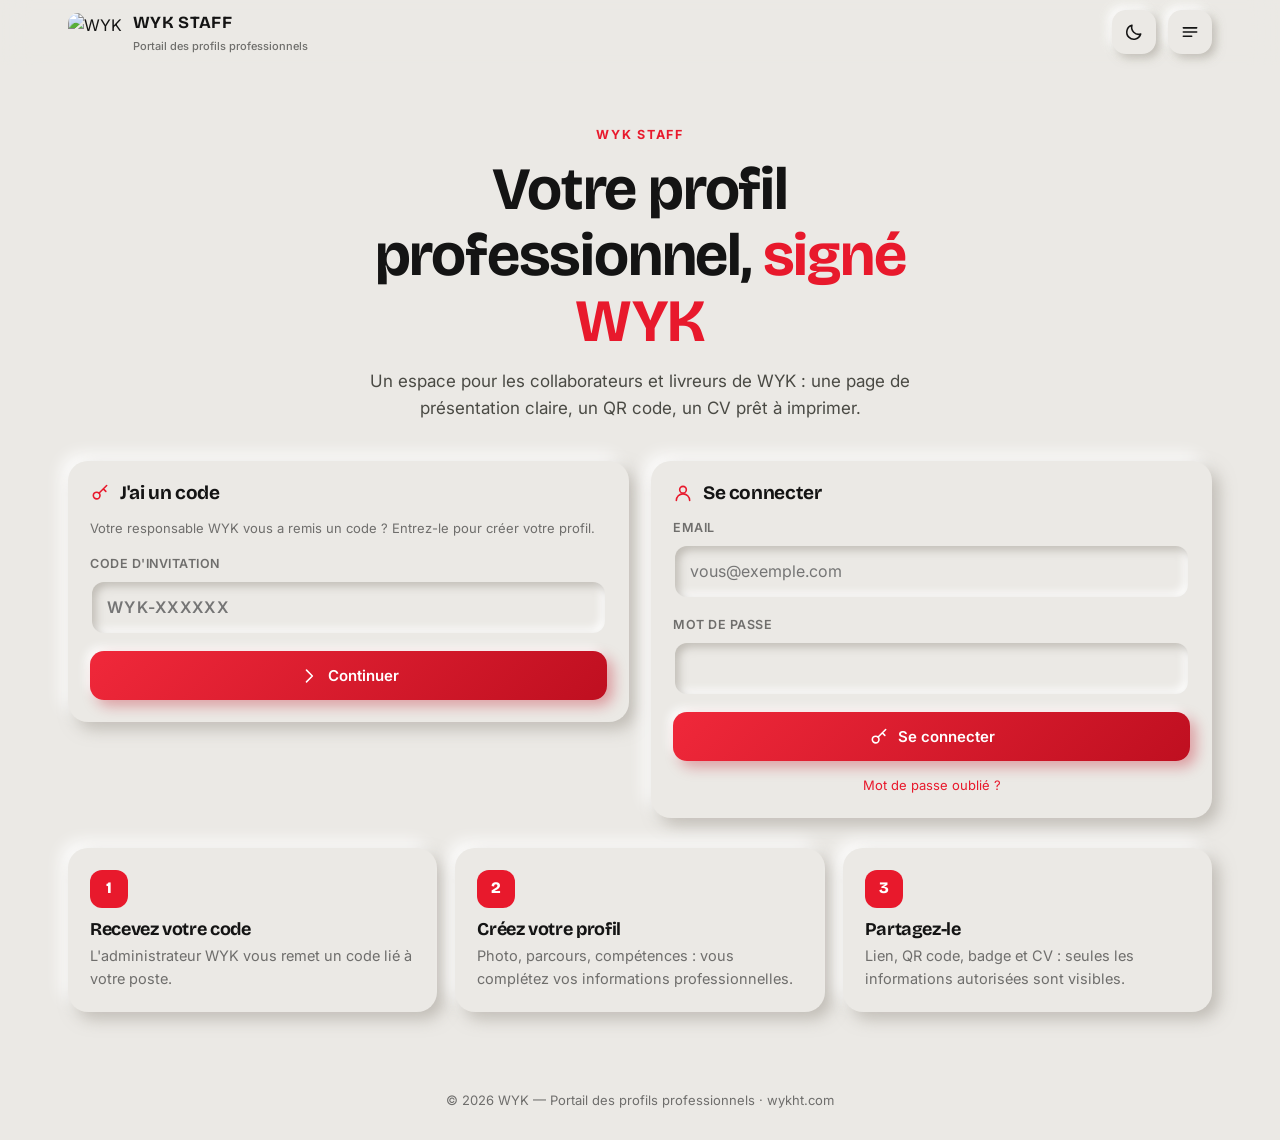
==== index.html @ 59564a42 "Add files via upload" ====
<!doctype html>
<html lang="fr" data-theme="light"><head><meta charset="utf-8"><meta name="viewport" content="width=device-width,initial-scale=1,viewport-fit=cover">
<title>WYK STAFF — Portail des profils professionnels</title>
<meta name="description" content="Espace des collaborateurs WYK : créez votre profil professionnel avec votre code d'invitation.">
<meta name="robots" content="noindex">
<link rel="icon" href="https://i.postimg.cc/150DzRjK/Logo-wyk-avec-fond-blanc.png">
<link rel="preconnect" href="https://fonts.googleapis.com"><link rel="preconnect" href="https://fonts.gstatic.com" crossorigin>
<link rel="stylesheet" href="https://fonts.googleapis.com/css2?family=Bricolage+Grotesque:opsz,wght@12..96,500;12..96,700;12..96,800&family=Inter:wght@400;500;600;700&display=swap">
<link rel="stylesheet" href="/staff.css">
</head><body>
<header id="top"></header>
<main><div class="wrap">
  <section class="hero">
    <span class="eyebrow">WYK STAFF</span>
    <h1>Votre profil professionnel, <span class="red">signé WYK</span></h1>
    <p>Un espace pour les collaborateurs et livreurs de WYK : une page de présentation claire, un QR code, un CV prêt à imprimer.</p>
  </section>
  <div class="auth-grid" id="auth">
    <section class="nm card"><h3 id="ic1"></h3>
      <p class="mut small" style="margin-bottom:16px">Votre responsable WYK vous a remis un code ? Entrez-le pour créer votre profil.</p>
      <form id="cf"><div class="field"><label>Code d'invitation</label><input id="code" placeholder="WYK-XXXXXX" autocapitalize="characters" autocomplete="off" style="text-transform:uppercase;letter-spacing:.08em;font-weight:600" required></div>
      <button class="btn pri" style="width:100%" id="cb"></button></form>
    </section>
    <section class="nm card" id="login"><h3 id="ic2"></h3></section>
  </div>
  <div class="steps">
    <div class="nm step"><h4>Recevez votre code</h4><p>L'administrateur WYK vous remet un code lié à votre poste.</p></div>
    <div class="nm step"><h4>Créez votre profil</h4><p>Photo, parcours, compétences : vous complétez vos informations professionnelles.</p></div>
    <div class="nm step"><h4>Partagez-le</h4><p>Lien, QR code, badge et CV : seules les informations autorisées sont visibles.</p></div>
  </div>
</div></main>
<footer id="foot"></footer>
<script src="https://cdn.jsdelivr.net/npm/@supabase/supabase-js@2.45.4/dist/umd/supabase.js"></script>
<script src="/staff.js"></script>
<script>
(async function(){
  document.getElementById('ic1').innerHTML=S.ic('key')+"J'ai un code";
  document.getElementById('cb').innerHTML=S.ic('chev')+'Continuer';
  var u=await S.shell('index');
  if(u){
    var adm=S.admin;
    document.getElementById('auth').innerHTML='<section class="nm card" style="grid-column:1/-1;text-align:center"><h3 style="justify-content:center">'+S.ic('user')+'Vous êtes connecté</h3><p class="mut" style="margin-bottom:18px">'+S.esc(u.email)+'</p><div style="display:flex;gap:12px;justify-content:center;flex-wrap:wrap"><a class="btn pri" href="/moi">'+S.ic('user')+'Mon profil</a>'+(adm?'<a class="btn" href="/admin">'+S.ic('grid')+'Espace administrateur</a>':'')+'</div></section>';
    return;
  }
  document.getElementById('ic2').innerHTML=S.ic('user')+'Se connecter';
  S.loginForm(document.getElementById('login').appendChild(document.createElement('div')));
  document.getElementById('cf').onsubmit=function(e){e.preventDefault();var c=document.getElementById('code').value.trim();if(c)location.href='/activer?code='+encodeURIComponent(c.toUpperCase())};
})();
</script>
</body></html>
---- staff.css ----
/* WYK STAFF — design system : néomorphisme léger, repris du thème wykht.com (rouge #e8192c, Bricolage Grotesque + Inter) */
:root{
  --bg:#ebe9e5;--surface:#efede9;--ink:#141414;--t2:#4a4a44;--mut:rgba(20,20,20,.58);--line:rgba(20,20,20,.1);
  --red:#e8192c;--red-d:#bf0f20;--red-s:rgba(232,25,44,.1);--ok:#16a34a;--warn:#d97706;--bad:#dc2626;
  --sh-d:rgba(150,144,134,.5);--sh-l:rgba(255,255,255,.95);
  --out:7px 7px 16px var(--sh-d),-7px -7px 16px var(--sh-l);
  --out-s:4px 4px 10px var(--sh-d),-4px -4px 10px var(--sh-l);
  --in:inset 4px 4px 9px var(--sh-d),inset -4px -4px 9px var(--sh-l);
  --r:20px;--ease:cubic-bezier(.2,.7,.2,1);
  --fd:'Bricolage Grotesque','Inter',system-ui,sans-serif;--fb:'Inter',system-ui,sans-serif;
  --hero:#0b0b0b;
}
:root[data-theme="dark"]{
  --bg:#171716;--surface:#1c1c1b;--ink:#f3f2ec;--t2:#b4b3aa;--mut:rgba(243,242,236,.6);--line:rgba(243,242,236,.12);
  --red-s:rgba(232,25,44,.18);--sh-d:rgba(0,0,0,.65);--sh-l:rgba(255,255,255,.045);
}
*{margin:0;padding:0;box-sizing:border-box;-webkit-tap-highlight-color:transparent}
html{scroll-behavior:smooth;scroll-padding-top:90px}
body{font-family:var(--fb);background:var(--bg);color:var(--ink);line-height:1.55;-webkit-font-smoothing:antialiased;min-height:100vh;display:flex;flex-direction:column;overflow-x:hidden}
h1,h2,h3,h4{font-family:var(--fd);letter-spacing:-.02em;line-height:1.1}
a{color:inherit;text-decoration:none}button{font:inherit;color:inherit;cursor:pointer;border:0;background:none}
img{max-width:100%;display:block}
.wrap{width:100%;max-width:1180px;margin:0 auto;padding:0 18px}
main{flex:1;padding:22px 0 56px}
svg.ic{width:20px;height:20px;flex:none;fill:none;stroke:currentColor;stroke-width:1.9;stroke-linecap:round;stroke-linejoin:round}

/* ---- surfaces néomorphes ---- */
.nm{background:var(--bg);border-radius:var(--r);box-shadow:var(--out)}
.nm-s{background:var(--bg);border-radius:14px;box-shadow:var(--out-s)}
.nm-in{background:var(--bg);border-radius:14px;box-shadow:var(--in)}
.card{padding:22px}.card h3{font-size:19px;display:flex;align-items:center;gap:10px;margin-bottom:14px}
.card h3 .ic{color:var(--red)}
.mut{color:var(--mut)}.small{font-size:13px}.red{color:var(--red)}

/* ---- en-tête ---- */
.top{position:sticky;top:0;z-index:40;padding:10px 0;background:color-mix(in srgb,var(--bg) 82%,transparent);backdrop-filter:blur(14px);-webkit-backdrop-filter:blur(14px)}
.top .wrap{display:flex;align-items:center;gap:12px}
.brand{display:flex;align-items:center;gap:11px;margin-right:auto}
.brand img{height:38px;width:auto;border-radius:10px}
.brand b{font-family:var(--fd);font-size:17px;letter-spacing:.02em;line-height:1}.brand small{display:block;font-size:11px;color:var(--mut);font-weight:500;margin-top:3px}
.ib{width:44px;height:44px;border-radius:14px;display:grid;place-items:center;background:var(--bg);box-shadow:var(--out-s);transition:.2s var(--ease)}
.ib:active,.ib.on{box-shadow:var(--in)}
.ib:hover{color:var(--red)}

/* ---- menu burger (panneau) ---- */
.scrim{position:fixed;inset:0;background:rgba(10,10,10,.45);backdrop-filter:blur(3px);z-index:90;opacity:0;pointer-events:none;transition:.25s}
.scrim.open{opacity:1;pointer-events:auto}
.drawer{position:fixed;z-index:91;top:12px;right:12px;width:min(380px,calc(100vw - 24px));max-height:calc(100dvh - 24px);overflow:auto;padding:20px;border-radius:28px;background:#121212;color:#f3f2ec;box-shadow:0 30px 80px rgba(0,0,0,.5);transform:translateY(-14px) scale(.97);opacity:0;pointer-events:none;transition:.28s var(--ease)}
.drawer.open{transform:none;opacity:1;pointer-events:auto}
.dh{display:flex;align-items:center;gap:13px;padding-bottom:16px;border-bottom:1px solid rgba(255,255,255,.14)}
.dh img{width:54px;height:54px;border-radius:16px;background:#1d1d1d}
.dh b{font-family:var(--fd);font-size:20px;display:block;line-height:1.1}.dh span{font-size:12.5px;color:#a9a89f}
.dh .x{margin-left:auto;width:40px;height:40px;border-radius:12px;display:grid;place-items:center;color:#fff}
.dl a,.dl button{width:100%;display:flex;align-items:center;gap:14px;padding:14px 4px;font-size:16px;text-align:left;border-radius:12px;transition:.2s}
.dl a:hover,.dl button:hover{background:rgba(255,255,255,.06);padding-left:10px}
.dl a.act{color:var(--red)}.dl .chev{margin-left:auto;opacity:.5;width:18px;height:18px}
.dl hr{border:0;border-top:1px solid rgba(255,255,255,.14);margin:8px 0}
.dl .ic{color:currentColor}
.dl .glob .ic:first-child{color:var(--red)}
.dfoot{text-align:center;font-size:12.5px;color:#8f8e86;margin-top:12px}

/* ---- boutons / champs ---- */
.btn{display:inline-flex;align-items:center;justify-content:center;gap:9px;padding:13px 22px;border-radius:14px;font-weight:600;font-size:15px;background:var(--bg);box-shadow:var(--out-s);transition:.2s var(--ease);white-space:nowrap}
.btn:hover{transform:translateY(-1px)}.btn:active{box-shadow:var(--in);transform:none}
.btn.pri{background:linear-gradient(135deg,#f0283a,var(--red-d));color:#fff;box-shadow:6px 6px 14px rgba(191,15,32,.35),-4px -4px 10px var(--sh-l)}
.btn.pri:active{box-shadow:inset 3px 3px 8px rgba(0,0,0,.35)}
.btn.sm{padding:9px 14px;font-size:13.5px;border-radius:12px}.btn.dng{color:var(--bad)}
.btn[disabled]{opacity:.55;pointer-events:none}
.field{display:flex;flex-direction:column;gap:7px;margin-bottom:16px}
.field>label,.lbl{font-size:12.5px;font-weight:600;letter-spacing:.04em;text-transform:uppercase;color:var(--mut);display:flex;align-items:center;gap:8px;flex-wrap:wrap}
input,select,textarea{font:inherit;color:var(--ink);width:100%;padding:13px 15px;border-radius:14px;border:2px solid transparent;background:var(--bg);box-shadow:var(--in);outline:none;transition:border-color .2s}
input:focus,select:focus,textarea:focus{border-color:color-mix(in srgb,var(--red) 55%,transparent)}
textarea{resize:vertical;min-height:100px}
input[type=range]{padding:0;height:8px;box-shadow:var(--in);accent-color:var(--red);appearance:auto}
input[type=checkbox]{width:20px;height:20px;padding:0;accent-color:var(--red);box-shadow:none}
.row{display:grid;gap:14px;grid-template-columns:repeat(auto-fit,minmax(220px,1fr))}
.vis{font-size:10.5px;padding:3px 8px;border-radius:99px;letter-spacing:.03em;text-transform:none;font-weight:600}
.vis.pub{background:rgba(22,163,74,.14);color:var(--ok)}.vis.priv{background:var(--line);color:var(--mut)}
.pill{display:inline-flex;align-items:center;gap:7px;padding:5px 12px;border-radius:99px;font-size:12.5px;font-weight:600;background:var(--line)}
.pill::before{content:"";width:8px;height:8px;border-radius:50%;background:currentColor}
.pill.active,.pill.used{color:var(--ok);background:rgba(22,163,74,.13)}.pill.inactive,.pill.revoked{color:var(--mut)}
.pill.suspended{color:var(--bad);background:rgba(220,38,38,.12)}.pill.review{color:var(--warn);background:rgba(217,119,6,.14)}.pill.pending{color:#2563eb;background:rgba(37,99,235,.12)}
.chips{display:flex;flex-wrap:wrap;gap:8px}.chip{padding:7px 14px;border-radius:99px;font-size:13.5px;font-weight:500;background:var(--bg);box-shadow:var(--out-s)}
.tabs{display:flex;gap:10px;overflow-x:auto;padding:8px 6px 14px;scrollbar-width:none}.tabs::-webkit-scrollbar{display:none}
.tab{padding:11px 18px;border-radius:14px;font-weight:600;font-size:14.5px;white-space:nowrap;display:flex;gap:8px;align-items:center;background:var(--bg);box-shadow:var(--out-s)}
.tab.on{background:linear-gradient(135deg,#f0283a,var(--red-d));color:#fff}
.grid2{display:grid;gap:22px;grid-template-columns:1fr 1fr}.grid3{display:grid;gap:18px;grid-template-columns:repeat(3,1fr)}
.empty{padding:26px;text-align:center;color:var(--mut);border-radius:14px;box-shadow:var(--in)}

/* ---- accueil ---- */
.hero{padding:34px 0 10px;text-align:center}
.hero h1{font-size:clamp(34px,6vw,60px);max-width:16ch;margin:0 auto 14px}.hero p{max-width:54ch;margin:0 auto;color:var(--t2);font-size:17px}
.eyebrow{display:inline-block;font-size:12.5px;font-weight:700;letter-spacing:.14em;text-transform:uppercase;color:var(--red);margin-bottom:12px}
.steps{counter-reset:s;display:grid;gap:18px;grid-template-columns:repeat(3,1fr);margin-top:30px}
.step{padding:22px}.step::before{counter-increment:s;content:counter(s);display:grid;place-items:center;width:38px;height:38px;border-radius:12px;background:var(--red);color:#fff;font-family:var(--fd);font-weight:800;margin-bottom:12px}
.step h4{font-size:18px;margin-bottom:6px}.step p{color:var(--mut);font-size:14.5px}
.auth-grid{display:grid;gap:22px;grid-template-columns:1fr 1fr;margin-top:30px;align-items:start}
.msg{padding:12px 15px;border-radius:12px;font-size:14px;margin-bottom:14px;background:var(--red-s);color:var(--red-d)}.msg.ok{background:rgba(22,163,74,.13);color:var(--ok)}
:root[data-theme="dark"] .msg{color:#ff8b95}

/* ---- toast / modal ---- */
.toast{position:fixed;left:50%;bottom:26px;transform:translate(-50%,30px);opacity:0;z-index:200;padding:13px 20px;border-radius:14px;background:#121212;color:#fff;font-size:14.5px;transition:.3s var(--ease);max-width:calc(100vw - 32px)}
.toast.show{transform:translate(-50%,0);opacity:1}.toast.err{background:var(--bad)}
.modal{position:fixed;inset:0;z-index:120;background:rgba(10,10,10,.55);backdrop-filter:blur(4px);display:none;align-items:flex-start;justify-content:center;padding:24px 12px;overflow:auto}
.modal.open{display:flex}.modal>.box{width:min(900px,100%);padding:22px;margin:auto;position:relative}
.modal .cl{position:absolute;top:14px;right:14px}

/* ---- éditeur ---- */
.rep{display:grid;gap:12px}.rep .it{padding:16px;position:relative}
.rep .it .del{position:absolute;top:8px;right:8px;width:34px;height:34px;border-radius:10px;display:grid;place-items:center;color:var(--bad)}
.photo-up{display:flex;gap:18px;align-items:center;flex-wrap:wrap}
.avatar{width:104px;height:104px;border-radius:24px;object-fit:cover;background:var(--bg);box-shadow:var(--out-s);display:grid;place-items:center;color:var(--mut);overflow:hidden}
.avatar img{width:100%;height:100%;object-fit:cover}

/* ---- tableaux admin ---- */
.adm{display:grid;grid-template-columns:240px 1fr;gap:22px;align-items:start}
.side{padding:14px;position:sticky;top:84px;display:flex;flex-direction:column;gap:6px}
.side button{display:flex;align-items:center;gap:12px;padding:13px 14px;border-radius:14px;font-weight:600;font-size:15px;text-align:left;transition:.2s}
.side button:hover{color:var(--red)}.side button.on{background:linear-gradient(135deg,#f0283a,var(--red-d));color:#fff;box-shadow:5px 5px 12px rgba(191,15,32,.3)}
.stats{display:grid;gap:16px;grid-template-columns:repeat(auto-fit,minmax(150px,1fr));margin-bottom:22px}
.stat{padding:18px}.stat b{font-family:var(--fd);font-size:34px;display:block;line-height:1}.stat span{font-size:13px;color:var(--mut)}
.list{display:grid;gap:12px}
.li{display:flex;gap:14px;align-items:center;padding:14px 16px;flex-wrap:wrap}
.li .av{width:52px;height:52px;border-radius:15px;object-fit:cover;background:var(--line);flex:none;display:grid;place-items:center;font-weight:700;color:var(--mut);overflow:hidden}
.li .av img{width:100%;height:100%;object-fit:cover}
.li .info{flex:1;min-width:180px}.li .info b{display:block;font-family:var(--fd);font-size:17px}
.li .act{display:flex;gap:8px;flex-wrap:wrap}
.tools{display:flex;gap:12px;flex-wrap:wrap;margin-bottom:18px}.tools input,.tools select{flex:1;min-width:160px}
.fgrid{display:grid;gap:10px;grid-template-columns:repeat(auto-fill,minmax(210px,1fr))}
.fchk{display:flex;gap:12px;align-items:center;padding:12px 14px;cursor:pointer;font-size:14.5px;font-weight:500;border-radius:14px;background:var(--bg);box-shadow:var(--out-s)}
.fchk:has(input:checked){box-shadow:var(--in);color:var(--red)}
.fchk.lock{opacity:.6;cursor:default}

/* ---- PROFIL (public / aperçu) ---- */
.pf-hero{position:relative;overflow:hidden;border-radius:26px;background:var(--hero);color:#fff;padding:28px;margin-bottom:22px;isolation:isolate}
.pf-hero::before{content:"";position:absolute;inset:0;z-index:-1;background:radial-gradient(120% 140% at 100% 0,rgba(232,25,44,.5),transparent 55%),linear-gradient(115deg,transparent 62%,rgba(232,25,44,.35) 62.4%,rgba(232,25,44,.08) 78%,transparent 78.4%)}
.pf-top{display:flex;gap:26px;align-items:center;flex-wrap:wrap}
.pf-photo{width:170px;height:200px;border-radius:22px;object-fit:cover;background:#1d1d1d;border:2px solid rgba(255,255,255,.14);box-shadow:0 14px 34px rgba(0,0,0,.5);flex:none;display:grid;place-items:center;color:#666;position:relative;overflow:hidden}
.pf-photo img{width:100%;height:100%;object-fit:cover}
.pf-photo .tag{color:#fff;position:absolute;left:0;bottom:0;background:var(--red);padding:6px 16px;border-top-right-radius:14px;font-family:var(--fd);font-weight:800;letter-spacing:.04em;font-size:15px}
.pf-main{flex:1;min-width:240px}
.pf-main h1{font-size:clamp(32px,5vw,50px);margin:8px 0 4px}.pf-main h1 em{font-style:normal;color:var(--red)}
.pf-role{font-size:19px;color:#e9e8e2;margin-bottom:14px}
.pf-meta{display:flex;flex-wrap:wrap;gap:8px 20px;font-size:14.5px;color:#d6d5ce}.pf-meta span{display:flex;gap:8px;align-items:center}.pf-meta .ic{color:var(--red);width:18px;height:18px}
.pf-quote{margin-top:16px;font-style:italic;color:#cfcec7;max-width:56ch;font-size:15px}
.pf-hero .pill{background:rgba(255,255,255,.1);color:#fff}.pf-hero .pill.active{color:#4ade80}
.pf-logo{position:absolute;right:24px;top:18px;height:46px;opacity:.95}
.pf-cols{display:grid;gap:22px;grid-template-columns:1fr 340px;align-items:start}
.pf-col{display:grid;gap:22px}
.about p{white-space:pre-line;color:var(--t2)}
.tl{position:relative;display:grid;gap:20px;padding-left:26px}
.tl::before{content:"";position:absolute;left:5px;top:6px;bottom:6px;width:2px;background:linear-gradient(var(--red),transparent)}
.tl .t{position:relative}.tl .t::before{content:"";position:absolute;left:-26px;top:6px;width:12px;height:12px;border-radius:50%;background:var(--red);box-shadow:0 0 0 4px var(--red-s)}
.tl .t b{font-family:var(--fd);font-size:17px;display:block}.tl .t .d{font-size:13px;color:var(--mut);font-weight:500}.tl .t p{color:var(--t2);font-size:14.5px;margin-top:4px;white-space:pre-line}
.bar{margin-bottom:14px}.bar>div:first-child{display:flex;justify-content:space-between;font-size:14px;font-weight:500;margin-bottom:7px}
.bar i{display:block;height:9px;border-radius:9px;box-shadow:var(--in);overflow:hidden}.bar i b{display:block;height:100%;border-radius:9px;background:linear-gradient(90deg,#ff4a5a,var(--red-d))}
.dark-card{background:#101010;color:#f3f2ec;border-radius:var(--r);padding:22px;box-shadow:var(--out)}
.dark-card h3{color:#fff;font-size:19px;display:flex;align-items:center;gap:10px;margin-bottom:18px}.dark-card h3 .ic{color:var(--red)}.dark-card .kv{display:grid;gap:14px}
.kv div small{display:block;font-size:11.5px;letter-spacing:.06em;text-transform:uppercase;color:#a09f97}.kv div span{font-weight:500;word-break:break-word}
.qr{display:flex;gap:14px;align-items:center;padding:12px;border-radius:16px;border:2px solid var(--red);margin-top:18px;background:#fff;color:#111}
.qr svg{width:96px;height:96px;flex:none}.qr p{font-size:12.5px;line-height:1.35;color:#333}
.pf-acts{display:flex;gap:12px;flex-wrap:wrap;margin-bottom:22px}
.unavail{text-align:center;padding:60px 24px}.unavail h2{font-size:28px;margin-bottom:10px}
.pf-foot{text-align:center;font-size:12.5px;color:var(--mut);margin-top:26px}

/* badge imprimable */
.badge{width:340px;max-width:100%;margin:0 auto;border-radius:22px;overflow:hidden;background:#fff;color:#111;box-shadow:var(--out)}
.badge .bh{background:var(--hero);color:#fff;padding:20px;text-align:center;position:relative}
.badge .bh img.lg{height:42px;margin:0 auto 14px}.badge .bh .ph{width:112px;height:130px;border-radius:16px;object-fit:cover;margin:0 auto;border:2px solid rgba(255,255,255,.2);background:#222;overflow:hidden;display:grid;place-items:center}
.badge .bh .ph img{width:100%;height:100%;object-fit:cover}
.badge .bb{padding:18px;text-align:center}.badge .bb h4{font-size:21px}.badge .bb .r{color:var(--red);font-weight:700;margin:2px 0 10px}.badge .bb svg{width:130px;height:130px;margin:6px auto}.badge .bb small{color:#666;display:block}

/* ---- pied ---- */
.foot{padding:22px 0 30px;font-size:13px;color:var(--mut);text-align:center}.foot a:hover{color:var(--red)}

/* ---- impression = CV ---- */
@media print{
  body{background:#fff!important;display:block}.top,.foot,.pf-acts,.no-print,.drawer,.scrim,.tabs,.toast,.hdr-edit{display:none!important}
  :root{--sh-d:transparent;--sh-l:transparent;--bg:#fff}
  .nm,.nm-s,.dark-card{box-shadow:none!important;border:1px solid #ddd}.pf-hero{-webkit-print-color-adjust:exact;print-color-adjust:exact}
  .pf-cols{grid-template-columns:1fr 280px}.bar i b,.pf-hero,.tl .t::before{-webkit-print-color-adjust:exact;print-color-adjust:exact}
  body.print-badge .pane:not(.on),body.print-badge .hdr-card,body.print-badge .msg,body.print-badge .pane .pf-acts{display:none!important}
  .badge{box-shadow:none;border:1px solid #ccc}
  .modal{display:none!important}
}

/* ---- responsive ---- */
@media(max-width:900px){
  .pf-cols,.grid2,.auth-grid,.steps,.grid3{grid-template-columns:1fr}
  .adm{grid-template-columns:1fr}.side{position:static;flex-direction:row;overflow-x:auto;padding:10px;scrollbar-width:none}.side button{white-space:nowrap;padding:11px 14px}
  .pf-logo{display:none}.pf-photo{width:130px;height:156px}
}
@media(max-width:560px){
  .card{padding:18px}.pf-hero{padding:20px;border-radius:22px}.pf-top{gap:18px}
  .pf-photo{width:140px;height:168px}.brand small{display:none}.li .act{width:100%}
}
@media(prefers-reduced-motion:reduce){*{transition:none!important;scroll-behavior:auto!important}}
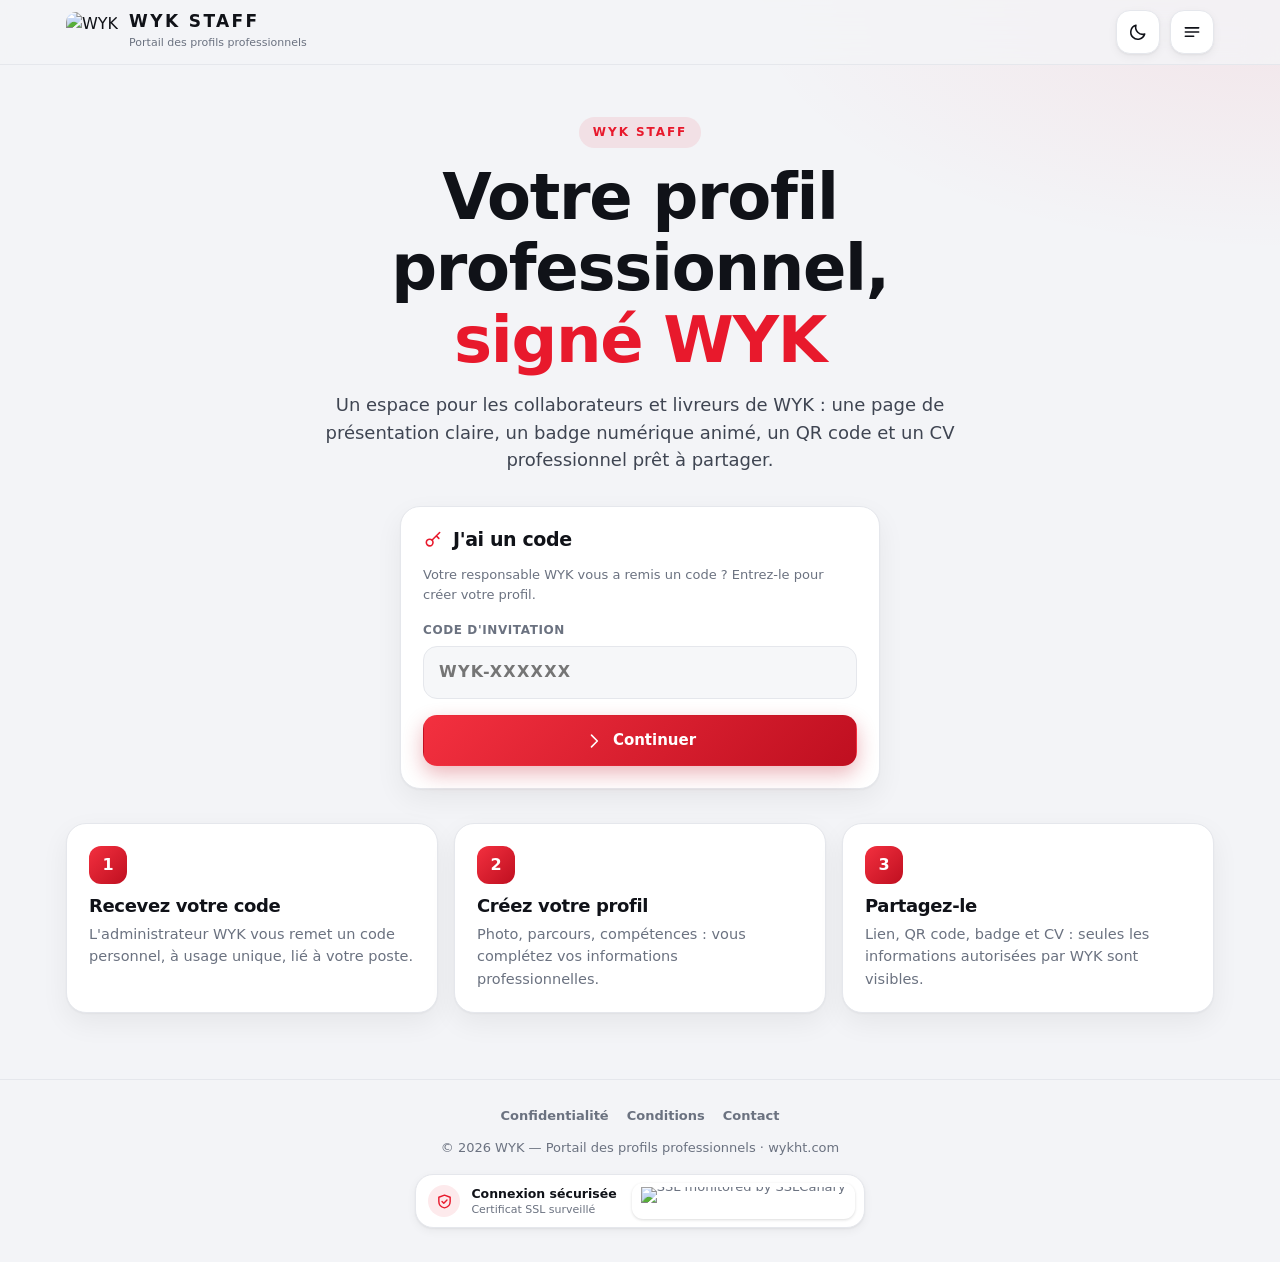
==== commit c9c71682: "Add files via upload" ====
--- a/index.html
+++ b/index.html
@@ -1,11 +1,10 @@
 <!doctype html>
 <html lang="fr" data-theme="light"><head><meta charset="utf-8"><meta name="viewport" content="width=device-width,initial-scale=1,viewport-fit=cover">
-<title>WYK STAFF — Portail des profils professionnels</title>
-<meta name="description" content="Espace des collaborateurs WYK : créez votre profil professionnel avec votre code d'invitation.">
-<meta name="robots" content="noindex">
+<meta http-equiv="Content-Security-Policy" content="default-src 'self'; script-src 'self' 'unsafe-inline' https://cdn.jsdelivr.net; style-src 'self' 'unsafe-inline' https://fonts.googleapis.com; font-src https://fonts.gstatic.com; img-src 'self' data: blob: https:; connect-src 'self' https://byrklytqoucdskzvcoau.supabase.co wss://byrklytqoucdskzvcoau.supabase.co; object-src 'none'; base-uri 'self'; form-action 'self'; frame-src 'none'"><meta name="referrer" content="strict-origin-when-cross-origin"><meta name="color-scheme" content="light dark">
+<title>WYK STAFF — Portail des profils professionnels</title><meta name="robots" content="noindex"><meta name="description" content="Espace des collaborateurs WYK : activez votre profil professionnel avec votre code d'invitation.">
 <link rel="icon" href="https://i.postimg.cc/150DzRjK/Logo-wyk-avec-fond-blanc.png">
 <link rel="preconnect" href="https://fonts.googleapis.com"><link rel="preconnect" href="https://fonts.gstatic.com" crossorigin>
-<link rel="stylesheet" href="https://fonts.googleapis.com/css2?family=Bricolage+Grotesque:opsz,wght@12..96,500;12..96,700;12..96,800&family=Inter:wght@400;500;600;700&display=swap">
+<link rel="stylesheet" href="https://fonts.googleapis.com/css2?family=Bricolage+Grotesque:opsz,wght@12..96,500;12..96,700;12..96,800&family=Inter:wght@400;500;600;700&family=Caveat:wght@600&display=swap">
 <link rel="stylesheet" href="/staff.css">
 </head><body>
 <header id="top"></header>
@@ -13,20 +12,20 @@
   <section class="hero">
     <span class="eyebrow">WYK STAFF</span>
     <h1>Votre profil professionnel, <span class="red">signé WYK</span></h1>
-    <p>Un espace pour les collaborateurs et livreurs de WYK : une page de présentation claire, un QR code, un CV prêt à imprimer.</p>
+    <p>Un espace pour les collaborateurs et livreurs de WYK : une page de présentation claire, un badge numérique animé, un QR code et un CV professionnel prêt à partager.</p>
   </section>
-  <div class="auth-grid" id="auth">
+  <div id="auth" class="gate">
+    <div class="msg" id="sx" style="display:none">Votre session a expiré par sécurité. Reconnectez-vous pour continuer.</div>
     <section class="nm card"><h3 id="ic1"></h3>
       <p class="mut small" style="margin-bottom:16px">Votre responsable WYK vous a remis un code ? Entrez-le pour créer votre profil.</p>
-      <form id="cf"><div class="field"><label>Code d'invitation</label><input id="code" placeholder="WYK-XXXXXX" autocapitalize="characters" autocomplete="off" style="text-transform:uppercase;letter-spacing:.08em;font-weight:600" required></div>
+      <form id="cf"><div class="field"><label for="code">Code d'invitation</label><input id="code" placeholder="WYK-XXXXXX" autocapitalize="characters" autocomplete="off" spellcheck="false" style="text-transform:uppercase;letter-spacing:.08em;font-weight:600" required></div>
       <button class="btn pri" style="width:100%" id="cb"></button></form>
     </section>
-    <section class="nm card" id="login"><h3 id="ic2"></h3></section>
   </div>
   <div class="steps">
-    <div class="nm step"><h4>Recevez votre code</h4><p>L'administrateur WYK vous remet un code lié à votre poste.</p></div>
+    <div class="nm step"><h4>Recevez votre code</h4><p>L'administrateur WYK vous remet un code personnel, à usage unique, lié à votre poste.</p></div>
     <div class="nm step"><h4>Créez votre profil</h4><p>Photo, parcours, compétences : vous complétez vos informations professionnelles.</p></div>
-    <div class="nm step"><h4>Partagez-le</h4><p>Lien, QR code, badge et CV : seules les informations autorisées sont visibles.</p></div>
+    <div class="nm step"><h4>Partagez-le</h4><p>Lien, QR code, badge et CV : seules les informations autorisées par WYK sont visibles.</p></div>
   </div>
 </div></main>
 <footer id="foot"></footer>
@@ -36,14 +35,12 @@
 (async function(){
   document.getElementById('ic1').innerHTML=S.ic('key')+"J'ai un code";
   document.getElementById('cb').innerHTML=S.ic('chev')+'Continuer';
+  if(S.q('session')==='expiree')document.getElementById('sx').style.display='block';
   var u=await S.shell('index');
   if(u){
-    var adm=S.admin;
-    document.getElementById('auth').innerHTML='<section class="nm card" style="grid-column:1/-1;text-align:center"><h3 style="justify-content:center">'+S.ic('user')+'Vous êtes connecté</h3><p class="mut" style="margin-bottom:18px">'+S.esc(u.email)+'</p><div style="display:flex;gap:12px;justify-content:center;flex-wrap:wrap"><a class="btn pri" href="/moi">'+S.ic('user')+'Mon profil</a>'+(adm?'<a class="btn" href="/admin">'+S.ic('grid')+'Espace administrateur</a>':'')+'</div></section>';
+    document.getElementById('auth').innerHTML='<section class="nm card" style="text-align:center"><h3 style="justify-content:center">'+S.ic('user')+'Vous êtes connecté</h3><p class="mut" style="margin-bottom:18px">'+S.esc(u.email)+'</p><div style="display:flex;gap:12px;justify-content:center;flex-wrap:wrap"><a class="btn pri" href="/moi">'+S.ic('user')+'Mon profil</a>'+(S.admin?'<a class="btn" href="/admin">'+S.ic('grid')+'Espace administrateur</a>':'')+'</div></section>';
     return;
   }
-  document.getElementById('ic2').innerHTML=S.ic('user')+'Se connecter';
-  S.loginForm(document.getElementById('login').appendChild(document.createElement('div')));
   document.getElementById('cf').onsubmit=function(e){e.preventDefault();var c=document.getElementById('code').value.trim();if(c)location.href='/activer?code='+encodeURIComponent(c.toUpperCase())};
 })();
 </script>
--- a/staff.css
+++ b/staff.css
@@ -1,197 +1,440 @@
-/* WYK STAFF — design system : néomorphisme léger, repris du thème wykht.com (rouge #e8192c, Bricolage Grotesque + Inter) */
+/* WYK STAFF — design system v2 : cartes nettes, rouge WYK #e8192c, thème clair par défaut (sombre en option) */
 :root{
-  --bg:#ebe9e5;--surface:#efede9;--ink:#141414;--t2:#4a4a44;--mut:rgba(20,20,20,.58);--line:rgba(20,20,20,.1);
-  --red:#e8192c;--red-d:#bf0f20;--red-s:rgba(232,25,44,.1);--ok:#16a34a;--warn:#d97706;--bad:#dc2626;
-  --sh-d:rgba(150,144,134,.5);--sh-l:rgba(255,255,255,.95);
-  --out:7px 7px 16px var(--sh-d),-7px -7px 16px var(--sh-l);
-  --out-s:4px 4px 10px var(--sh-d),-4px -4px 10px var(--sh-l);
-  --in:inset 4px 4px 9px var(--sh-d),inset -4px -4px 9px var(--sh-l);
+  --bg:#f3f4f7;--card:#fff;--soft:#f6f7f9;--ink:#101218;--t2:#3f4552;--mut:#6b7280;--line:#e5e7ec;
+  --red:#e8192c;--red-d:#bf0f20;--red-s:rgba(232,25,44,.09);--ok:#15803d;--ok-s:rgba(22,163,74,.12);--warn:#d97706;--bad:#dc2626;
+  --sh:0 1px 2px rgba(16,18,24,.04),0 10px 28px rgba(16,18,24,.06);
+  --sh-s:0 1px 2px rgba(16,18,24,.05),0 3px 10px rgba(16,18,24,.05);
   --r:20px;--ease:cubic-bezier(.2,.7,.2,1);
-  --fd:'Bricolage Grotesque','Inter',system-ui,sans-serif;--fb:'Inter',system-ui,sans-serif;
-  --hero:#0b0b0b;
+  --fd:'Bricolage Grotesque','Inter',system-ui,sans-serif;--fb:'Inter',system-ui,-apple-system,'Segoe UI',sans-serif;
+  --hero:#0b0b0c;--glow:radial-gradient(60% 40% at 100% 0,rgba(232,25,44,.07),transparent 70%);
 }
 :root[data-theme="dark"]{
-  --bg:#171716;--surface:#1c1c1b;--ink:#f3f2ec;--t2:#b4b3aa;--mut:rgba(243,242,236,.6);--line:rgba(243,242,236,.12);
-  --red-s:rgba(232,25,44,.18);--sh-d:rgba(0,0,0,.65);--sh-l:rgba(255,255,255,.045);
+  --bg:#08080a;--card:#101113;--soft:#16171a;--ink:#f4f4f5;--t2:#c3c4ca;--mut:#9a9ca6;--line:rgba(255,255,255,.1);
+  --red-s:rgba(232,25,44,.16);--ok:#4ade80;--ok-s:rgba(74,222,128,.12);
+  --sh:0 1px 2px rgba(0,0,0,.5),0 12px 30px rgba(0,0,0,.45);--sh-s:0 1px 2px rgba(0,0,0,.5),0 4px 12px rgba(0,0,0,.4);
+  --glow:radial-gradient(60% 40% at 100% 0,rgba(232,25,44,.22),transparent 70%);
 }
 *{margin:0;padding:0;box-sizing:border-box;-webkit-tap-highlight-color:transparent}
-html{scroll-behavior:smooth;scroll-padding-top:90px}
-body{font-family:var(--fb);background:var(--bg);color:var(--ink);line-height:1.55;-webkit-font-smoothing:antialiased;min-height:100vh;display:flex;flex-direction:column;overflow-x:hidden}
-h1,h2,h3,h4{font-family:var(--fd);letter-spacing:-.02em;line-height:1.1}
+html{scroll-behavior:smooth;scroll-padding-top:90px;-webkit-text-size-adjust:100%}
+body{font-family:var(--fb);background:var(--bg) var(--glow) no-repeat;background-attachment:fixed;color:var(--ink);line-height:1.55;-webkit-font-smoothing:antialiased;min-height:100vh;min-height:100dvh;display:flex;flex-direction:column;overflow-x:hidden}
+h1,h2,h3,h4{font-family:var(--fd);letter-spacing:-.02em;line-height:1.12}
 a{color:inherit;text-decoration:none}button{font:inherit;color:inherit;cursor:pointer;border:0;background:none}
 img{max-width:100%;display:block}
-.wrap{width:100%;max-width:1180px;margin:0 auto;padding:0 18px}
+.wrap{width:100%;max-width:1180px;margin:0 auto;padding:0 max(16px,env(safe-area-inset-left))}
 main{flex:1;padding:22px 0 56px}
 svg.ic{width:20px;height:20px;flex:none;fill:none;stroke:currentColor;stroke-width:1.9;stroke-linecap:round;stroke-linejoin:round}
-
-/* ---- surfaces néomorphes ---- */
-.nm{background:var(--bg);border-radius:var(--r);box-shadow:var(--out)}
-.nm-s{background:var(--bg);border-radius:14px;box-shadow:var(--out-s)}
-.nm-in{background:var(--bg);border-radius:14px;box-shadow:var(--in)}
+:focus-visible{outline:2px solid var(--red);outline-offset:2px;border-radius:8px}
+
+/* ---- surfaces ---- */
+.nm{background:var(--card);border:1px solid var(--line);border-radius:var(--r);box-shadow:var(--sh)}
+.nm-s{background:var(--card);border:1px solid var(--line);border-radius:14px;box-shadow:var(--sh-s)}
+.nm-in{background:var(--soft);border:1px solid var(--line);border-radius:14px}
 .card{padding:22px}.card h3{font-size:19px;display:flex;align-items:center;gap:10px;margin-bottom:14px}
 .card h3 .ic{color:var(--red)}
 .mut{color:var(--mut)}.small{font-size:13px}.red{color:var(--red)}
 
 /* ---- en-tête ---- */
-.top{position:sticky;top:0;z-index:40;padding:10px 0;background:color-mix(in srgb,var(--bg) 82%,transparent);backdrop-filter:blur(14px);-webkit-backdrop-filter:blur(14px)}
-.top .wrap{display:flex;align-items:center;gap:12px}
-.brand{display:flex;align-items:center;gap:11px;margin-right:auto}
-.brand img{height:38px;width:auto;border-radius:10px}
-.brand b{font-family:var(--fd);font-size:17px;letter-spacing:.02em;line-height:1}.brand small{display:block;font-size:11px;color:var(--mut);font-weight:500;margin-top:3px}
-.ib{width:44px;height:44px;border-radius:14px;display:grid;place-items:center;background:var(--bg);box-shadow:var(--out-s);transition:.2s var(--ease)}
-.ib:active,.ib.on{box-shadow:var(--in)}
-.ib:hover{color:var(--red)}
-
-/* ---- menu burger (panneau) ---- */
-.scrim{position:fixed;inset:0;background:rgba(10,10,10,.45);backdrop-filter:blur(3px);z-index:90;opacity:0;pointer-events:none;transition:.25s}
+.top{position:sticky;top:0;z-index:40;padding:10px 0;background:color-mix(in srgb,var(--bg) 80%,transparent);backdrop-filter:blur(16px) saturate(1.4);-webkit-backdrop-filter:blur(16px) saturate(1.4);border-bottom:1px solid var(--line)}
+.top .wrap{display:flex;align-items:center;gap:10px}
+.brand{display:flex;align-items:center;gap:11px;margin-right:auto;min-width:0}
+.brand img{height:40px;width:auto;border-radius:10px;flex:none}
+.brand b{font-family:var(--fd);font-size:17px;letter-spacing:.14em;line-height:1;display:block}.brand small{display:block;font-size:11px;color:var(--mut);font-weight:500;margin-top:4px;white-space:nowrap;overflow:hidden;text-overflow:ellipsis}
+.ib{width:44px;height:44px;border-radius:14px;display:grid;place-items:center;background:var(--card);border:1px solid var(--line);box-shadow:var(--sh-s);transition:.2s var(--ease);flex:none}
+.ib:active{transform:scale(.94)}.ib:hover{color:var(--red);border-color:color-mix(in srgb,var(--red) 40%,var(--line))}
+
+/* ---- menu (panneau) ---- */
+.scrim{position:fixed;inset:0;background:rgba(8,8,10,.5);backdrop-filter:blur(6px);-webkit-backdrop-filter:blur(6px);z-index:90;opacity:0;pointer-events:none;transition:opacity .3s}
 .scrim.open{opacity:1;pointer-events:auto}
-.drawer{position:fixed;z-index:91;top:12px;right:12px;width:min(380px,calc(100vw - 24px));max-height:calc(100dvh - 24px);overflow:auto;padding:20px;border-radius:28px;background:#121212;color:#f3f2ec;box-shadow:0 30px 80px rgba(0,0,0,.5);transform:translateY(-14px) scale(.97);opacity:0;pointer-events:none;transition:.28s var(--ease)}
-.drawer.open{transform:none;opacity:1;pointer-events:auto}
-.dh{display:flex;align-items:center;gap:13px;padding-bottom:16px;border-bottom:1px solid rgba(255,255,255,.14)}
-.dh img{width:54px;height:54px;border-radius:16px;background:#1d1d1d}
-.dh b{font-family:var(--fd);font-size:20px;display:block;line-height:1.1}.dh span{font-size:12.5px;color:#a9a89f}
-.dh .x{margin-left:auto;width:40px;height:40px;border-radius:12px;display:grid;place-items:center;color:#fff}
-.dl a,.dl button{width:100%;display:flex;align-items:center;gap:14px;padding:14px 4px;font-size:16px;text-align:left;border-radius:12px;transition:.2s}
-.dl a:hover,.dl button:hover{background:rgba(255,255,255,.06);padding-left:10px}
-.dl a.act{color:var(--red)}.dl .chev{margin-left:auto;opacity:.5;width:18px;height:18px}
-.dl hr{border:0;border-top:1px solid rgba(255,255,255,.14);margin:8px 0}
-.dl .ic{color:currentColor}
-.dl .glob .ic:first-child{color:var(--red)}
-.dfoot{text-align:center;font-size:12.5px;color:#8f8e86;margin-top:12px}
+.drawer{position:fixed;z-index:91;top:10px;right:10px;bottom:10px;width:min(392px,calc(100vw - 20px));display:flex;flex-direction:column;border-radius:28px;background:#0e0e10;color:#f3f2ec;box-shadow:0 30px 90px rgba(0,0,0,.55);border:1px solid rgba(255,255,255,.08);overflow:hidden;transform:translateX(24px) scale(.98);opacity:0;pointer-events:none;transition:.32s var(--ease);visibility:hidden}
+.drawer.open{transform:none;opacity:1;pointer-events:auto;visibility:visible}
+.drawer::before{content:"";position:absolute;inset:0;pointer-events:none;background:radial-gradient(80% 40% at 100% 0,rgba(232,25,44,.35),transparent 70%),linear-gradient(118deg,transparent 78%,rgba(232,25,44,.14) 78.4%,transparent 92%)}
+.dh{position:relative;display:flex;align-items:center;gap:13px;padding:20px 20px 16px}
+.dh img{width:50px;height:50px;border-radius:15px;background:#1a1a1d;padding:3px}
+.dh b{font-family:var(--fd);font-size:19px;letter-spacing:.14em;display:block;line-height:1.1}.dh span{font-size:12px;color:#a9a89f}
+.dh .x{margin-left:auto;width:40px;height:40px;border-radius:12px;display:grid;place-items:center;color:#fff;background:rgba(255,255,255,.08);transition:.2s}
+.dh .x:hover{background:var(--red)}
+.dscroll{position:relative;overflow:auto;padding:4px 14px 12px;flex:1;scrollbar-width:thin;scrollbar-color:#333 transparent}
+.dme{display:flex;align-items:center;gap:12px;padding:12px;margin:2px 0 8px;border-radius:18px;background:rgba(255,255,255,.06);border:1px solid rgba(255,255,255,.08)}
+.dme .av{width:44px;height:44px;border-radius:14px;background:linear-gradient(135deg,#f0283a,var(--red-d));display:grid;place-items:center;font-family:var(--fd);font-weight:800;font-size:18px;flex:none}
+.dme b{display:block;font-size:14.5px;line-height:1.2;word-break:break-all}.dme small{color:#a9a89f;font-size:12px}
+.dg{font-size:11px;letter-spacing:.16em;text-transform:uppercase;color:#85847c;font-weight:700;padding:14px 10px 6px}
+.dl a,.dl button{width:100%;display:flex;align-items:center;gap:13px;padding:9px 10px;font-size:15px;font-weight:500;text-align:left;border-radius:14px;transition:.2s;position:relative}
+.dl a:hover,.dl button:hover{background:rgba(255,255,255,.07)}
+.dl .ico{width:36px;height:36px;border-radius:11px;display:grid;place-items:center;background:rgba(255,255,255,.07);flex:none;transition:.2s}
+.dl a:hover .ico,.dl button:hover .ico{background:var(--red-s);color:#ff5b6a}
+.dl a.act{background:rgba(232,25,44,.14)}.dl a.act .ico{background:var(--red);color:#fff}
+.dl .chev{margin-left:auto;opacity:.4;width:17px;height:17px}
+.dl .sub{display:block;font-size:12px;color:#8f8e86;font-weight:400}
+.dl .dng .ico{color:#ff7482}
+.dl .tgl{margin-left:auto;width:42px;height:24px;border-radius:99px;background:rgba(255,255,255,.16);position:relative;transition:.25s;flex:none}
+.dl .tgl::after{content:"";position:absolute;left:3px;top:3px;width:18px;height:18px;border-radius:50%;background:#fff;transition:.25s var(--ease)}
+:root[data-theme="dark"] .dl .tgl{background:var(--red)}:root[data-theme="dark"] .dl .tgl::after{transform:translateX(18px)}
+.dfoot{position:relative;text-align:center;font-size:12px;color:#85847c;padding:12px 16px 16px;border-top:1px solid rgba(255,255,255,.08)}
+.dfoot i{font-style:normal;color:#4ade80}
 
 /* ---- boutons / champs ---- */
-.btn{display:inline-flex;align-items:center;justify-content:center;gap:9px;padding:13px 22px;border-radius:14px;font-weight:600;font-size:15px;background:var(--bg);box-shadow:var(--out-s);transition:.2s var(--ease);white-space:nowrap}
-.btn:hover{transform:translateY(-1px)}.btn:active{box-shadow:var(--in);transform:none}
-.btn.pri{background:linear-gradient(135deg,#f0283a,var(--red-d));color:#fff;box-shadow:6px 6px 14px rgba(191,15,32,.35),-4px -4px 10px var(--sh-l)}
-.btn.pri:active{box-shadow:inset 3px 3px 8px rgba(0,0,0,.35)}
-.btn.sm{padding:9px 14px;font-size:13.5px;border-radius:12px}.btn.dng{color:var(--bad)}
+.btn{display:inline-flex;align-items:center;justify-content:center;gap:9px;padding:13px 22px;border-radius:14px;font-weight:600;font-size:15px;background:var(--card);border:1px solid var(--line);box-shadow:var(--sh-s);transition:.2s var(--ease);white-space:nowrap;min-height:46px}
+.btn:hover{transform:translateY(-1px);border-color:color-mix(in srgb,var(--red) 35%,var(--line))}.btn:active{transform:scale(.98)}
+.btn.pri{background:linear-gradient(135deg,#f3303f,var(--red-d));color:#fff;border-color:transparent;box-shadow:0 8px 20px rgba(191,15,32,.3)}
+.btn.pri:hover{box-shadow:0 10px 26px rgba(191,15,32,.42)}
+.btn.sm{padding:9px 14px;font-size:13.5px;border-radius:12px;min-height:38px}.btn.dng{color:var(--bad)}
 .btn[disabled]{opacity:.55;pointer-events:none}
-.field{display:flex;flex-direction:column;gap:7px;margin-bottom:16px}
-.field>label,.lbl{font-size:12.5px;font-weight:600;letter-spacing:.04em;text-transform:uppercase;color:var(--mut);display:flex;align-items:center;gap:8px;flex-wrap:wrap}
-input,select,textarea{font:inherit;color:var(--ink);width:100%;padding:13px 15px;border-radius:14px;border:2px solid transparent;background:var(--bg);box-shadow:var(--in);outline:none;transition:border-color .2s}
-input:focus,select:focus,textarea:focus{border-color:color-mix(in srgb,var(--red) 55%,transparent)}
+.field{display:flex;flex-direction:column;gap:7px;margin-bottom:16px;min-width:0}
+.field>label,.lbl{font-size:12px;font-weight:700;letter-spacing:.05em;text-transform:uppercase;color:var(--mut);display:flex;align-items:center;gap:8px;flex-wrap:wrap}
+input,select,textarea{font:inherit;font-size:16px;color:var(--ink);width:100%;padding:13px 15px;border-radius:14px;border:1.5px solid var(--line);background:var(--soft);outline:none;transition:border-color .2s,box-shadow .2s;min-width:0}
+input:focus,select:focus,textarea:focus{border-color:var(--red);box-shadow:0 0 0 4px var(--red-s);background:var(--card)}
+input[type=date]{min-height:48px}
 textarea{resize:vertical;min-height:100px}
-input[type=range]{padding:0;height:8px;box-shadow:var(--in);accent-color:var(--red);appearance:auto}
-input[type=checkbox]{width:20px;height:20px;padding:0;accent-color:var(--red);box-shadow:none}
-.row{display:grid;gap:14px;grid-template-columns:repeat(auto-fit,minmax(220px,1fr))}
+input[type=range]{padding:0;height:8px;accent-color:var(--red);appearance:auto;border:0;box-shadow:none}
+input[type=checkbox]{width:20px;height:20px;padding:0;accent-color:var(--red);box-shadow:none;flex:none}
+.row{display:grid;gap:14px;grid-template-columns:repeat(auto-fit,minmax(min(100%,220px),1fr))}
 .vis{font-size:10.5px;padding:3px 8px;border-radius:99px;letter-spacing:.03em;text-transform:none;font-weight:600}
-.vis.pub{background:rgba(22,163,74,.14);color:var(--ok)}.vis.priv{background:var(--line);color:var(--mut)}
+.vis.pub{background:var(--ok-s);color:var(--ok)}.vis.priv{background:var(--line);color:var(--mut)}
 .pill{display:inline-flex;align-items:center;gap:7px;padding:5px 12px;border-radius:99px;font-size:12.5px;font-weight:600;background:var(--line)}
 .pill::before{content:"";width:8px;height:8px;border-radius:50%;background:currentColor}
-.pill.active,.pill.used{color:var(--ok);background:rgba(22,163,74,.13)}.pill.inactive,.pill.revoked{color:var(--mut)}
+.pill.active,.pill.used{color:var(--ok);background:var(--ok-s)}.pill.inactive,.pill.revoked{color:var(--mut)}
 .pill.suspended{color:var(--bad);background:rgba(220,38,38,.12)}.pill.review{color:var(--warn);background:rgba(217,119,6,.14)}.pill.pending{color:#2563eb;background:rgba(37,99,235,.12)}
-.chips{display:flex;flex-wrap:wrap;gap:8px}.chip{padding:7px 14px;border-radius:99px;font-size:13.5px;font-weight:500;background:var(--bg);box-shadow:var(--out-s)}
-.tabs{display:flex;gap:10px;overflow-x:auto;padding:8px 6px 14px;scrollbar-width:none}.tabs::-webkit-scrollbar{display:none}
-.tab{padding:11px 18px;border-radius:14px;font-weight:600;font-size:14.5px;white-space:nowrap;display:flex;gap:8px;align-items:center;background:var(--bg);box-shadow:var(--out-s)}
-.tab.on{background:linear-gradient(135deg,#f0283a,var(--red-d));color:#fff}
+.chips{display:flex;flex-wrap:wrap;gap:8px}.chip{padding:7px 14px;border-radius:99px;font-size:13.5px;font-weight:500;background:var(--soft);border:1px solid var(--line);transition:.2s}
+a.chip:hover{border-color:var(--red);color:var(--red)}
+.tabs{display:flex;gap:8px;overflow-x:auto;padding:6px 2px 14px;scrollbar-width:none;-webkit-overflow-scrolling:touch}.tabs::-webkit-scrollbar{display:none}
+.tab{padding:11px 18px;border-radius:14px;font-weight:600;font-size:14.5px;white-space:nowrap;display:flex;gap:8px;align-items:center;background:var(--card);border:1px solid var(--line);box-shadow:var(--sh-s);transition:.2s}
+.tab.on{background:linear-gradient(135deg,#f3303f,var(--red-d));color:#fff;border-color:transparent}
 .grid2{display:grid;gap:22px;grid-template-columns:1fr 1fr}.grid3{display:grid;gap:18px;grid-template-columns:repeat(3,1fr)}
-.empty{padding:26px;text-align:center;color:var(--mut);border-radius:14px;box-shadow:var(--in)}
-
-/* ---- accueil ---- */
-.hero{padding:34px 0 10px;text-align:center}
-.hero h1{font-size:clamp(34px,6vw,60px);max-width:16ch;margin:0 auto 14px}.hero p{max-width:54ch;margin:0 auto;color:var(--t2);font-size:17px}
-.eyebrow{display:inline-block;font-size:12.5px;font-weight:700;letter-spacing:.14em;text-transform:uppercase;color:var(--red);margin-bottom:12px}
-.steps{counter-reset:s;display:grid;gap:18px;grid-template-columns:repeat(3,1fr);margin-top:30px}
-.step{padding:22px}.step::before{counter-increment:s;content:counter(s);display:grid;place-items:center;width:38px;height:38px;border-radius:12px;background:var(--red);color:#fff;font-family:var(--fd);font-weight:800;margin-bottom:12px}
+.empty{padding:26px;text-align:center;color:var(--mut);border-radius:14px;background:var(--soft);border:1px dashed var(--line)}
+.msg{padding:12px 15px;border-radius:12px;font-size:14px;margin-bottom:14px;background:var(--red-s);color:var(--red-d);line-height:1.45}.msg.ok{background:var(--ok-s);color:var(--ok)}
+:root[data-theme="dark"] .msg{color:#ff8b95}:root[data-theme="dark"] .msg.ok{color:var(--ok)}
+
+/* ---- accueil / pages d'accès ---- */
+.hero{padding:30px 0 6px;text-align:center}
+.hero h1{font-size:clamp(34px,6.4vw,64px);max-width:15ch;margin:0 auto 14px}.hero p{max-width:56ch;margin:0 auto;color:var(--t2);font-size:clamp(15.5px,2.2vw,18px)}
+.eyebrow{display:inline-flex;align-items:center;gap:8px;font-size:12px;font-weight:700;letter-spacing:.16em;text-transform:uppercase;color:var(--red);margin-bottom:14px;padding:6px 14px;border-radius:99px;background:var(--red-s)}
+.steps{counter-reset:s;display:grid;gap:16px;grid-template-columns:repeat(3,1fr);margin-top:34px}
+.step{padding:22px;position:relative;overflow:hidden;transition:.3s var(--ease)}.step:hover{transform:translateY(-3px)}
+.step::before{counter-increment:s;content:counter(s);display:grid;place-items:center;width:38px;height:38px;border-radius:12px;background:linear-gradient(135deg,#f3303f,var(--red-d));color:#fff;font-family:var(--fd);font-weight:800;margin-bottom:12px}
 .step h4{font-size:18px;margin-bottom:6px}.step p{color:var(--mut);font-size:14.5px}
-.auth-grid{display:grid;gap:22px;grid-template-columns:1fr 1fr;margin-top:30px;align-items:start}
-.msg{padding:12px 15px;border-radius:12px;font-size:14px;margin-bottom:14px;background:var(--red-s);color:var(--red-d)}.msg.ok{background:rgba(22,163,74,.13);color:var(--ok)}
-:root[data-theme="dark"] .msg{color:#ff8b95}
+.gate{max-width:480px;margin:26px auto 0}
+.gate .ico-big{width:64px;height:64px;border-radius:20px;display:grid;place-items:center;margin:0 auto 14px;background:linear-gradient(135deg,#f3303f,var(--red-d));color:#fff;box-shadow:0 12px 30px rgba(191,15,32,.35)}
+.gate .ico-big .ic{width:30px;height:30px}
+.pwf{position:relative}.pwf input{padding-right:50px}.pwf .eye{position:absolute;right:6px;top:50%;transform:translateY(-50%);width:40px;height:40px;display:grid;place-items:center;color:var(--mut);border-radius:10px}
+.pwf .eye:hover{color:var(--red)}
+.meter{height:6px;border-radius:6px;background:var(--line);overflow:hidden;margin-top:8px}.meter i{display:block;height:100%;width:0;border-radius:6px;background:var(--bad);transition:.3s}
+.chk{display:flex;gap:12px;align-items:flex-start;font-size:13.5px;color:var(--t2);margin:4px 0 18px;line-height:1.45}.chk input{margin-top:2px}.chk a{color:var(--red);font-weight:600;text-decoration:underline;text-underline-offset:2px}
 
 /* ---- toast / modal ---- */
-.toast{position:fixed;left:50%;bottom:26px;transform:translate(-50%,30px);opacity:0;z-index:200;padding:13px 20px;border-radius:14px;background:#121212;color:#fff;font-size:14.5px;transition:.3s var(--ease);max-width:calc(100vw - 32px)}
+.toast{position:fixed;left:50%;bottom:max(22px,env(safe-area-inset-bottom));transform:translate(-50%,30px);opacity:0;z-index:300;padding:13px 20px;border-radius:14px;background:#121214;color:#fff;font-size:14.5px;transition:.3s var(--ease);max-width:calc(100vw - 32px);box-shadow:0 14px 40px rgba(0,0,0,.35)}
 .toast.show{transform:translate(-50%,0);opacity:1}.toast.err{background:var(--bad)}
-.modal{position:fixed;inset:0;z-index:120;background:rgba(10,10,10,.55);backdrop-filter:blur(4px);display:none;align-items:flex-start;justify-content:center;padding:24px 12px;overflow:auto}
-.modal.open{display:flex}.modal>.box{width:min(900px,100%);padding:22px;margin:auto;position:relative}
-.modal .cl{position:absolute;top:14px;right:14px}
+.modal{position:fixed;inset:0;z-index:120;background:rgba(8,8,10,.55);backdrop-filter:blur(6px);-webkit-backdrop-filter:blur(6px);display:none;align-items:flex-start;justify-content:center;padding:24px 12px;overflow:auto}
+.modal.open{display:flex}.modal>.box{width:min(940px,100%);padding:22px;margin:auto;position:relative}
+.modal .cl{position:absolute;top:14px;right:14px;z-index:2}
+/* modale QR : fond flou */
+.qrm{position:fixed;inset:0;z-index:200;display:grid;place-items:center;padding:18px;background:rgba(10,10,12,.5);backdrop-filter:blur(18px) saturate(1.2);-webkit-backdrop-filter:blur(18px) saturate(1.2);opacity:0;pointer-events:none;transition:opacity .3s}
+.qrm.open{opacity:1;pointer-events:auto}
+.qrm .qb{position:relative;width:min(400px,100%);padding:26px 24px 22px;border-radius:28px;background:var(--card);border:1px solid var(--line);box-shadow:0 30px 90px rgba(0,0,0,.5);text-align:center;transform:translateY(18px) scale(.96);transition:.35s var(--ease)}
+.qrm.open .qb{transform:none}
+.qrm .qb::before{content:"";position:absolute;left:50%;top:-1px;width:90px;height:4px;transform:translateX(-50%);border-radius:0 0 8px 8px;background:var(--red)}
+.qrm .qx{position:absolute;top:12px;right:12px}
+.qrm .qimg{width:min(260px,70vw);aspect-ratio:1;margin:8px auto 14px;padding:14px;border-radius:22px;background:#fff;border:3px solid var(--red);box-shadow:0 12px 34px rgba(232,25,44,.22)}
+.qrm .qimg svg{width:100%;height:100%;display:block}
+.qrm h3{font-size:22px}.qrm p{color:var(--mut);font-size:14px;margin:4px 0 16px}
+.qrm .qa{display:flex;gap:10px;flex-wrap:wrap;justify-content:center}
 
 /* ---- éditeur ---- */
 .rep{display:grid;gap:12px}.rep .it{padding:16px;position:relative}
 .rep .it .del{position:absolute;top:8px;right:8px;width:34px;height:34px;border-radius:10px;display:grid;place-items:center;color:var(--bad)}
 .photo-up{display:flex;gap:18px;align-items:center;flex-wrap:wrap}
-.avatar{width:104px;height:104px;border-radius:24px;object-fit:cover;background:var(--bg);box-shadow:var(--out-s);display:grid;place-items:center;color:var(--mut);overflow:hidden}
+.avatar{width:104px;height:104px;border-radius:24px;background:var(--soft);border:1px solid var(--line);display:grid;place-items:center;color:var(--mut);overflow:hidden;flex:none}
 .avatar img{width:100%;height:100%;object-fit:cover}
-
-/* ---- tableaux admin ---- */
-.adm{display:grid;grid-template-columns:240px 1fr;gap:22px;align-items:start}
-.side{padding:14px;position:sticky;top:84px;display:flex;flex-direction:column;gap:6px}
+.ageline{display:flex;align-items:center;gap:10px;flex-wrap:wrap;font-size:14px;color:var(--t2);margin:-6px 0 16px}.ageline b{font-family:var(--fd);font-size:20px;color:var(--red)}
+.prog{height:8px;border-radius:8px;background:var(--line);overflow:hidden}.prog i{display:block;height:100%;border-radius:8px;background:linear-gradient(90deg,#ff4a5a,var(--red-d));transition:width .5s var(--ease)}
+
+/* ---- admin ---- */
+.adm{display:grid;grid-template-columns:240px minmax(0,1fr);gap:22px;align-items:start}
+.side{padding:12px;position:sticky;top:84px;display:flex;flex-direction:column;gap:6px}
 .side button{display:flex;align-items:center;gap:12px;padding:13px 14px;border-radius:14px;font-weight:600;font-size:15px;text-align:left;transition:.2s}
-.side button:hover{color:var(--red)}.side button.on{background:linear-gradient(135deg,#f0283a,var(--red-d));color:#fff;box-shadow:5px 5px 12px rgba(191,15,32,.3)}
-.stats{display:grid;gap:16px;grid-template-columns:repeat(auto-fit,minmax(150px,1fr));margin-bottom:22px}
+.side button:hover{color:var(--red);background:var(--red-s)}.side button.on{background:linear-gradient(135deg,#f3303f,var(--red-d));color:#fff;box-shadow:0 8px 18px rgba(191,15,32,.28)}
+.stats{display:grid;gap:14px;grid-template-columns:repeat(auto-fit,minmax(150px,1fr));margin-bottom:22px}
 .stat{padding:18px}.stat b{font-family:var(--fd);font-size:34px;display:block;line-height:1}.stat span{font-size:13px;color:var(--mut)}
 .list{display:grid;gap:12px}
 .li{display:flex;gap:14px;align-items:center;padding:14px 16px;flex-wrap:wrap}
-.li .av{width:52px;height:52px;border-radius:15px;object-fit:cover;background:var(--line);flex:none;display:grid;place-items:center;font-weight:700;color:var(--mut);overflow:hidden}
+.li .av{width:52px;height:52px;border-radius:15px;background:var(--soft);flex:none;display:grid;place-items:center;font-weight:700;color:var(--mut);overflow:hidden}
 .li .av img{width:100%;height:100%;object-fit:cover}
-.li .info{flex:1;min-width:180px}.li .info b{display:block;font-family:var(--fd);font-size:17px}
+.li .info{flex:1;min-width:180px}.li .info b{font-family:var(--fd);font-size:17px;margin-right:4px}
 .li .act{display:flex;gap:8px;flex-wrap:wrap}
 .tools{display:flex;gap:12px;flex-wrap:wrap;margin-bottom:18px}.tools input,.tools select{flex:1;min-width:160px}
-.fgrid{display:grid;gap:10px;grid-template-columns:repeat(auto-fill,minmax(210px,1fr))}
-.fchk{display:flex;gap:12px;align-items:center;padding:12px 14px;cursor:pointer;font-size:14.5px;font-weight:500;border-radius:14px;background:var(--bg);box-shadow:var(--out-s)}
-.fchk:has(input:checked){box-shadow:var(--in);color:var(--red)}
-.fchk.lock{opacity:.6;cursor:default}
-
-/* ---- PROFIL (public / aperçu) ---- */
-.pf-hero{position:relative;overflow:hidden;border-radius:26px;background:var(--hero);color:#fff;padding:28px;margin-bottom:22px;isolation:isolate}
-.pf-hero::before{content:"";position:absolute;inset:0;z-index:-1;background:radial-gradient(120% 140% at 100% 0,rgba(232,25,44,.5),transparent 55%),linear-gradient(115deg,transparent 62%,rgba(232,25,44,.35) 62.4%,rgba(232,25,44,.08) 78%,transparent 78.4%)}
-.pf-top{display:flex;gap:26px;align-items:center;flex-wrap:wrap}
-.pf-photo{width:170px;height:200px;border-radius:22px;object-fit:cover;background:#1d1d1d;border:2px solid rgba(255,255,255,.14);box-shadow:0 14px 34px rgba(0,0,0,.5);flex:none;display:grid;place-items:center;color:#666;position:relative;overflow:hidden}
-.pf-photo img{width:100%;height:100%;object-fit:cover}
-.pf-photo .tag{color:#fff;position:absolute;left:0;bottom:0;background:var(--red);padding:6px 16px;border-top-right-radius:14px;font-family:var(--fd);font-weight:800;letter-spacing:.04em;font-size:15px}
-.pf-main{flex:1;min-width:240px}
-.pf-main h1{font-size:clamp(32px,5vw,50px);margin:8px 0 4px}.pf-main h1 em{font-style:normal;color:var(--red)}
-.pf-role{font-size:19px;color:#e9e8e2;margin-bottom:14px}
-.pf-meta{display:flex;flex-wrap:wrap;gap:8px 20px;font-size:14.5px;color:#d6d5ce}.pf-meta span{display:flex;gap:8px;align-items:center}.pf-meta .ic{color:var(--red);width:18px;height:18px}
-.pf-quote{margin-top:16px;font-style:italic;color:#cfcec7;max-width:56ch;font-size:15px}
-.pf-hero .pill{background:rgba(255,255,255,.1);color:#fff}.pf-hero .pill.active{color:#4ade80}
-.pf-logo{position:absolute;right:24px;top:18px;height:46px;opacity:.95}
-.pf-cols{display:grid;gap:22px;grid-template-columns:1fr 340px;align-items:start}
-.pf-col{display:grid;gap:22px}
-.about p{white-space:pre-line;color:var(--t2)}
+.fgrid{display:grid;gap:10px;grid-template-columns:repeat(auto-fill,minmax(min(100%,210px),1fr))}
+.fchk{display:flex;gap:12px;align-items:center;padding:12px 14px;cursor:pointer;font-size:14.5px;font-weight:500;border-radius:14px;background:var(--card);border:1px solid var(--line);transition:.2s}
+.fchk:has(input:checked){border-color:var(--red);background:var(--red-s);color:var(--red)}
+.fgt{font-size:11.5px;letter-spacing:.12em;text-transform:uppercase;color:var(--mut);font-weight:700;margin:18px 0 10px}
+.unavail{text-align:center;padding:60px 24px}.unavail h2{font-size:28px;margin-bottom:10px}
+.nf{text-align:center;padding:70px 20px}.nf b{font-family:var(--fd);font-size:clamp(90px,26vw,170px);line-height:.9;display:block;background:linear-gradient(135deg,#f3303f,var(--red-d) 60%,#111);-webkit-background-clip:text;background-clip:text;color:transparent;letter-spacing:-.04em}
+
+/* ---- badge « Employé vérifié » (vert, comme la maquette) ---- */
+.vf-badge{display:inline-flex;align-items:center;gap:7px;padding:5px 13px 5px 9px;border-radius:99px;font-size:12.5px;font-weight:700;line-height:1.2;white-space:nowrap;vertical-align:middle;color:var(--ok);background:var(--ok-s);border:1px solid color-mix(in srgb,var(--ok) 55%,transparent)}
+.vf-badge .ic{width:17px;height:17px;flex:none}
+.vf-badge.sm{font-size:11px;padding:2px 9px 2px 6px;margin-left:6px}.vf-badge.sm .ic{width:13px;height:13px}
+.hdr-card .vf-badge{margin:2px 0 8px}
+
+/* ================= PROFIL / CV ================= */
+.cv{display:grid;grid-template-columns:minmax(0,410px) minmax(0,1fr);gap:20px;align-items:start}
+.cv-side{display:grid;gap:14px;position:sticky;top:84px}
+.cv-main{display:grid;gap:14px;min-width:0}
+.cv-id,.cv-sec,.cv-qr,.cv-c{background:var(--card);border:1px solid var(--line);border-radius:22px;box-shadow:var(--sh)}
+.cv-id{position:relative;overflow:hidden;padding:16px;display:grid;grid-template-columns:minmax(104px,36%) minmax(0,1fr);gap:16px;align-items:start;isolation:isolate}
+.cv-id::before{content:"";position:absolute;inset:0;z-index:-1;background:radial-gradient(70% 55% at 100% 0,rgba(232,25,44,.12),transparent 70%),linear-gradient(118deg,transparent 70%,rgba(232,25,44,.1) 70.4%,transparent 86%)}
+.cv-photo{position:relative;aspect-ratio:3/4;border-radius:18px;overflow:hidden;border:2px solid var(--red);background:var(--soft);display:grid;place-items:center;color:var(--mut);box-shadow:0 10px 26px rgba(232,25,44,.18)}
+.cv-photo img{width:100%;height:100%;object-fit:cover}.cv-photo .ic{width:42%;height:auto}
+.cv-photo .tag{position:absolute;left:0;bottom:0;background:var(--red);color:#fff;padding:4px 12px;border-top-right-radius:12px;font-family:var(--fd);font-weight:800;letter-spacing:.05em;font-size:13px}
+.cv-who{min-width:0;display:grid;gap:7px;align-content:start}
+.cv-who .vf-badge{justify-self:start;max-width:100%;white-space:normal}
+.cv-who .vsub{font-size:12.5px;color:var(--mut);line-height:1.35;margin-top:-2px}
+.cv-who h1{font-size:clamp(26px,3.4vw,34px);line-height:1.02;word-break:break-word}.cv-who h1 em{font-style:normal;color:var(--red)}
+.cv-role{font-size:clamp(15px,2vw,17.5px);color:var(--t2);font-weight:500;line-height:1.25}
+.cv-loc{display:flex;gap:7px;align-items:center;color:var(--t2);font-size:15px}.cv-loc .ic{color:var(--red);width:19px;height:19px}
+.cv-st{display:flex;align-items:center;gap:8px;flex-wrap:wrap}
+.svc{display:inline-flex;align-items:center;gap:8px;padding:5px 14px 5px 11px;border-radius:99px;font-weight:700;font-size:13px;letter-spacing:.04em;text-transform:uppercase;color:var(--ok);background:var(--ok-s);border:1px solid color-mix(in srgb,var(--ok) 50%,transparent)}
+.svc::before{content:"";width:10px;height:10px;border-radius:50%;background:currentColor;box-shadow:0 0 0 0 currentColor;animation:svcp 2s infinite}
+.svc.off{color:var(--mut);background:var(--soft);border-color:var(--line)}.svc.off::before{animation:none}
+.cv-st small{color:var(--ok);font-weight:600;font-size:13px}
+.cv-upd{display:flex;gap:7px;align-items:center;font-size:12.5px;color:var(--mut)}.cv-upd .ic{width:16px;height:16px}
+@keyframes svcp{0%{box-shadow:0 0 0 0 rgba(22,163,74,.5)}70%{box-shadow:0 0 0 8px rgba(22,163,74,0)}100%{box-shadow:0 0 0 0 rgba(22,163,74,0)}}
+.cv-two{display:grid;grid-template-columns:minmax(0,1.25fr) minmax(0,1fr);gap:14px}
+.cv-sec{padding:14px 14px 12px}
+.cv-sec h4{display:flex;align-items:center;gap:8px;font-size:16.5px;margin-bottom:10px}.cv-sec h4 .ic{width:23px;height:23px}
+.cv-sec .tch{display:flex;gap:8px;flex-wrap:wrap;margin-bottom:10px}
+.tech{display:inline-flex;align-items:center;gap:8px;padding:8px 11px;border-radius:12px;background:var(--soft);border:1px solid var(--line);font-size:13px;font-weight:600;transition:.2s}
+.tech:hover{border-color:var(--ok)}.tech .ic{color:#fff;background:#16a34a;border-radius:50%;padding:2px;width:19px;height:19px;stroke-width:3}
+.tch-t{font-size:11.5px;font-weight:600;padding:3px 9px;border-radius:99px;border:1px solid var(--line);color:var(--mut);margin-left:auto}
+.cv-sec p.n{font-size:12.5px;color:var(--mut);line-height:1.4}
+.cv-qr{padding:12px;display:grid;place-items:center;text-align:center;gap:8px;cursor:pointer;transition:.25s var(--ease);border-color:color-mix(in srgb,var(--red) 55%,var(--line));position:relative}
+.cv-qr:hover{transform:translateY(-2px);box-shadow:0 12px 30px rgba(232,25,44,.2)}
+.cv-qr .q{width:min(120px,100%);aspect-ratio:1;padding:6px;background:#fff;border-radius:12px;color:#000}.cv-qr .q svg{width:100%;height:100%;display:block}
+.cv-qr span{font-size:12.5px;font-weight:600;line-height:1.3}
+.cv-qr .zoom{position:absolute;top:8px;right:8px;width:26px;height:26px;border-radius:8px;background:var(--red);color:#fff;display:grid;place-items:center}.cv-qr .zoom .ic{width:15px;height:15px}
+.cv-acts{display:grid;grid-template-columns:1.25fr 1fr;gap:12px}
+.cv-acts .btn{width:100%;padding:14px 12px}
+.cv-acts .btn.pri{box-shadow:0 8px 22px rgba(232,25,44,.3)}
+.cv-acts .sec{grid-column:1/-1;display:grid;grid-template-columns:1fr 1fr;gap:12px}
+.cv-tabs{display:flex;gap:4px;padding:5px;border-radius:18px;background:var(--card);border:1px solid var(--line);box-shadow:var(--sh-s);overflow-x:auto;scrollbar-width:none}.cv-tabs::-webkit-scrollbar{display:none}
+.cv-tabs button{flex:1;display:flex;align-items:center;justify-content:center;gap:8px;padding:11px 14px;border-radius:14px;font-weight:600;font-size:14.5px;white-space:nowrap;color:var(--t2);transition:.25s var(--ease)}
+.cv-tabs button:hover{color:var(--red)}
+.cv-tabs button.on{background:linear-gradient(135deg,#f3303f,var(--red-d));color:#fff;box-shadow:0 6px 16px rgba(191,15,32,.32)}
+.cv-pane{display:none;gap:14px;animation:paneIn .35s var(--ease)}.cv-pane.on{display:grid}
+@keyframes paneIn{from{opacity:0;transform:translateY(8px)}to{opacity:1;transform:none}}
+.cv-c{padding:18px}
+.cv-c h3{display:flex;align-items:center;gap:12px;font-size:20px;margin-bottom:12px}
+.ct{width:38px;height:38px;border-radius:12px;display:grid;place-items:center;background:linear-gradient(135deg,#f3303f,var(--red-d));color:#fff;flex:none;box-shadow:0 6px 14px rgba(191,15,32,.3)}.ct .ic{width:21px;height:21px}
+.cv-c .ab{white-space:pre-line;color:var(--t2);font-size:15.5px;line-height:1.65}
+.cv-quote{margin-top:14px;padding:14px 16px;border-left:3px solid var(--red);background:var(--red-s);border-radius:0 12px 12px 0;font-style:italic;color:var(--t2)}
+.cts{display:grid;grid-template-columns:repeat(auto-fit,minmax(min(100%,230px),1fr));gap:12px}
+.ct-i{display:flex;gap:12px;align-items:center;min-width:0;padding:10px;border-radius:14px;transition:.2s}
+a.ct-i:hover{background:var(--soft)}
+.ct-i .ci{width:42px;height:42px;border-radius:13px;background:var(--soft);border:1px solid var(--line);display:grid;place-items:center;flex:none}
+.ct-i .ci .ic{width:20px;height:20px}
+.ct-i small{display:block;font-size:12px;color:var(--mut)}.ct-i span{font-weight:600;word-break:break-word;font-size:15px}
+.kvg{display:grid;grid-template-columns:repeat(auto-fit,minmax(min(100%,180px),1fr));gap:10px}
+.kvg>div{padding:12px 14px;border-radius:14px;background:var(--soft);border:1px solid var(--line)}
+.kvg small{display:block;font-size:11px;letter-spacing:.07em;text-transform:uppercase;color:var(--mut);font-weight:600;margin-bottom:2px}.kvg span{font-weight:600;word-break:break-word}.kvg b.age{font-family:var(--fd);font-size:24px;color:var(--red);line-height:1}
 .tl{position:relative;display:grid;gap:20px;padding-left:26px}
 .tl::before{content:"";position:absolute;left:5px;top:6px;bottom:6px;width:2px;background:linear-gradient(var(--red),transparent)}
 .tl .t{position:relative}.tl .t::before{content:"";position:absolute;left:-26px;top:6px;width:12px;height:12px;border-radius:50%;background:var(--red);box-shadow:0 0 0 4px var(--red-s)}
 .tl .t b{font-family:var(--fd);font-size:17px;display:block}.tl .t .d{font-size:13px;color:var(--mut);font-weight:500}.tl .t p{color:var(--t2);font-size:14.5px;margin-top:4px;white-space:pre-line}
-.bar{margin-bottom:14px}.bar>div:first-child{display:flex;justify-content:space-between;font-size:14px;font-weight:500;margin-bottom:7px}
-.bar i{display:block;height:9px;border-radius:9px;box-shadow:var(--in);overflow:hidden}.bar i b{display:block;height:100%;border-radius:9px;background:linear-gradient(90deg,#ff4a5a,var(--red-d))}
-.dark-card{background:#101010;color:#f3f2ec;border-radius:var(--r);padding:22px;box-shadow:var(--out)}
-.dark-card h3{color:#fff;font-size:19px;display:flex;align-items:center;gap:10px;margin-bottom:18px}.dark-card h3 .ic{color:var(--red)}.dark-card .kv{display:grid;gap:14px}
-.kv div small{display:block;font-size:11.5px;letter-spacing:.06em;text-transform:uppercase;color:#a09f97}.kv div span{font-weight:500;word-break:break-word}
-.qr{display:flex;gap:14px;align-items:center;padding:12px;border-radius:16px;border:2px solid var(--red);margin-top:18px;background:#fff;color:#111}
-.qr svg{width:96px;height:96px;flex:none}.qr p{font-size:12.5px;line-height:1.35;color:#333}
-.pf-acts{display:flex;gap:12px;flex-wrap:wrap;margin-bottom:22px}
-.unavail{text-align:center;padding:60px 24px}.unavail h2{font-size:28px;margin-bottom:10px}
-.pf-foot{text-align:center;font-size:12.5px;color:var(--mut);margin-top:26px}
-
-/* badge imprimable */
-.badge{width:340px;max-width:100%;margin:0 auto;border-radius:22px;overflow:hidden;background:#fff;color:#111;box-shadow:var(--out)}
-.badge .bh{background:var(--hero);color:#fff;padding:20px;text-align:center;position:relative}
-.badge .bh img.lg{height:42px;margin:0 auto 14px}.badge .bh .ph{width:112px;height:130px;border-radius:16px;object-fit:cover;margin:0 auto;border:2px solid rgba(255,255,255,.2);background:#222;overflow:hidden;display:grid;place-items:center}
-.badge .bh .ph img{width:100%;height:100%;object-fit:cover}
-.badge .bb{padding:18px;text-align:center}.badge .bb h4{font-size:21px}.badge .bb .r{color:var(--red);font-weight:700;margin:2px 0 10px}.badge .bb svg{width:130px;height:130px;margin:6px auto}.badge .bb small{color:#666;display:block}
+.bar{margin-bottom:14px}.bar>div:first-child{display:flex;justify-content:space-between;font-size:14px;font-weight:600;margin-bottom:7px}
+.bar i{display:block;height:9px;border-radius:9px;background:var(--soft);border:1px solid var(--line);overflow:hidden}.bar i b{display:block;height:100%;border-radius:9px;background:linear-gradient(90deg,#ff4a5a,var(--red-d));transform-origin:left;animation:barIn 1s var(--ease) both}
+@keyframes barIn{from{transform:scaleX(0)}}
+.cv-foot{display:flex;align-items:center;gap:16px;padding:14px 18px;border-radius:20px;background:var(--card);border:1px solid var(--line);box-shadow:var(--sh-s)}
+.cv-foot img{height:44px;width:auto}.cv-foot i{width:1px;align-self:stretch;background:var(--line)}.cv-foot span{color:var(--mut);font-size:14px;margin-left:auto;text-align:right}
+.pf-foot{text-align:center;font-size:12.5px;color:var(--mut);margin-top:20px}
+.cvp{display:none}
+
+/* ================= BADGE (carte d'identité animée) ================= */
+.bdg-wrap{perspective:1200px;width:min(100%,920px);margin:0 auto;animation:bdgfloat 7s ease-in-out infinite}
+@keyframes bdgfloat{50%{transform:translateY(-6px)}}
+.bdg{position:relative;container-type:inline-size;aspect-ratio:16/9;border-radius:2.2cqw;border-radius:clamp(14px,2.2vw,22px);overflow:hidden;background:#fff;color:#101218;box-shadow:0 30px 70px -20px rgba(16,18,24,.45),0 8px 20px rgba(16,18,24,.12);transform:rotateX(var(--rx,0deg)) rotateY(var(--ry,0deg));transition:transform .25s ease-out;transform-style:preserve-3d;font-family:var(--fb);isolation:isolate}
+.bdg *{box-sizing:border-box}
+.bdg-in{position:absolute;inset:0;container-type:inline-size}
+.bdg-main{position:absolute;left:0;top:0;bottom:0;width:62cqw;padding:2.2cqw 0 9.6cqw 3.6cqw;display:flex;flex-direction:column;justify-content:center;z-index:2}
+.bdg-top{display:flex;align-items:center;gap:2.4cqw;margin-bottom:1.1cqw}
+.bdg-top img{height:11cqw;width:auto}.bdg-top i{width:.16cqw;height:8cqw;background:#e8192c;flex:none}
+.bdg-tag{font-family:var(--fd);font-weight:600;font-size:2.3cqw;line-height:1.15;color:#16181d;max-width:20cqw}
+.bdg-name{font-family:var(--fd);font-weight:800;line-height:.98;letter-spacing:-.035em;font-size:var(--nz,6cqw);margin-bottom:1cqw}
+.bdg-name span{display:block;color:#0d0e11;word-break:break-word}.bdg-name em{display:block;font-style:normal;color:#e8192c;word-break:break-word}
+.bdg-pos{font-family:var(--fd);font-weight:800;font-size:2.1cqw;letter-spacing:.17em;text-transform:uppercase;line-height:1.32;max-width:44cqw;color:#0d0e11}
+.bdg-line{width:7.6cqw;height:.42cqw;background:#e8192c;margin:1.1cqw 0 1.2cqw;border-radius:9px}
+.bdg-desc{display:flex;gap:1.6cqw;align-items:flex-start;max-width:42cqw}
+.bdg-desc .ci{flex:none;width:5.6cqw;height:4.7cqw;color:#e8192c}.bdg-desc .ci svg{width:100%;height:100%;fill:none;stroke:currentColor;stroke-width:1.6;stroke-linecap:round;stroke-linejoin:round}
+.bdg-desc i{width:.14cqw;align-self:stretch;background:#e8192c;flex:none}
+.bdg-desc p{font-size:1.55cqw;line-height:1.36;color:#2a2d35;font-weight:500}
+.bdg-id{display:inline-flex;align-items:center;gap:1cqw;margin-top:1cqw;font-size:1.45cqw;font-weight:700;letter-spacing:.06em;color:#5b6070}
+.bdg-vf{display:inline-flex;align-items:center;gap:.8cqw;font-size:1.5cqw;font-weight:700;color:#15803d;background:rgba(22,163,74,.12);border:1px solid rgba(22,163,74,.5);border-radius:99px;padding:.35cqw 1.2cqw .35cqw .8cqw;margin-left:1.4cqw}
+.bdg-vf svg{width:1.9cqw;height:1.9cqw;fill:none;stroke:currentColor;stroke-width:2.2;stroke-linecap:round;stroke-linejoin:round}
+.bdg-art{position:absolute;right:0;top:0;bottom:0;width:42cqw;background:#0a0a0b;clip-path:polygon(19% 0,100% 0,100% 100%,0 100%);z-index:1;overflow:hidden}
+.bdg-art::before{content:"";position:absolute;inset:0;background:radial-gradient(70% 60% at 85% 10%,rgba(232,25,44,.45),transparent 65%),repeating-linear-gradient(118deg,rgba(255,255,255,.035) 0 .6cqw,transparent .6cqw 3cqw)}
+.bdg-art .b1{position:absolute;width:62cqw;height:6.6cqw;left:2cqw;top:-1cqw;transform:rotate(46deg);transform-origin:0 0;background:linear-gradient(90deg,#8a0a14,#e8192c 50%,#ff3a4a);box-shadow:0 0 3cqw rgba(232,25,44,.55);animation:bdgsl 6s ease-in-out infinite}
+.bdg-art .b2,.bdg-art .b3{position:absolute;height:3.2cqw;width:70cqw;transform:rotate(-46deg);transform-origin:100% 100%;right:-6cqw;background:linear-gradient(270deg,#ff1a2e,#a90c1b 70%,transparent)}
+.bdg-art .b2{bottom:11cqw;opacity:.95}.bdg-art .b3{bottom:4.5cqw;height:5.4cqw;opacity:.9;animation:bdgsl 7s ease-in-out infinite reverse}
+.bdg-art .gy{position:absolute;right:-4cqw;top:20cqw;width:26cqw;height:26cqw;opacity:.09;background:#fff;clip-path:polygon(0 0,28% 0,50% 40%,72% 0,100% 0,60% 62%,60% 100%,40% 100%,40% 62%)}
+@keyframes bdgsl{50%{filter:brightness(1.35)}}
+.bdg-photo{position:absolute;left:55.4cqw;top:9cqw;width:27cqw;height:30.6cqw;border-radius:2.1cqw;border:.38cqw solid #e8192c;background:#cfd1d6;overflow:hidden;z-index:3;box-shadow:0 1.6cqw 4cqw rgba(0,0,0,.45),0 0 0 .5cqw rgba(232,25,44,.18);animation:bdgin .9s .35s var(--ease) both,bdgglow 3.2s 1.3s ease-in-out infinite}
+.bdg-photo img{width:100%;height:100%;object-fit:cover}
+.bdg-photo svg.sil{width:100%;height:100%;display:block}
+@keyframes bdgglow{50%{box-shadow:0 1.6cqw 4cqw rgba(0,0,0,.45),0 0 0 .9cqw rgba(232,25,44,.3),0 0 4cqw rgba(232,25,44,.5)}}
+.bdg-qr{position:absolute;left:84.6cqw;top:17cqw;width:12.6cqw;height:12.6cqw;padding:.9cqw;background:#fff;border-radius:1.6cqw;z-index:3;border:.28cqw solid #e8192c;box-shadow:0 1cqw 3cqw rgba(0,0,0,.4);animation:bdgin .9s .55s var(--ease) both;cursor:pointer;transition:transform .25s}
+.bdg-qr:hover{transform:scale(1.06)}.bdg-qr svg{width:100%;height:100%;display:block}
+.bdg-sig{position:absolute;left:71cqw;top:39.6cqw;z-index:3;font-family:'Caveat','Brush Script MT',cursive;font-weight:600;font-size:6cqw;line-height:1;color:#fff;transform:rotate(-9deg);text-shadow:0 .3cqw 1cqw rgba(0,0,0,.4);animation:bdgin 1s .8s var(--ease) both}
+.bdg-sig::after{content:"";position:absolute;left:-12%;right:-14%;bottom:-1.3cqw;height:.5cqw;border-radius:9px;background:linear-gradient(90deg,transparent,#e8192c 25%,#ff4a5a);transform:rotate(3deg)}
+.bdg-foot{position:absolute;left:0;right:0;bottom:0;height:9.6cqw;background:#0a0a0b;z-index:2;display:flex;align-items:center;padding:0 4cqw 0 3.6cqw;gap:2.4cqw}
+.bdg-foot .gl{width:5.2cqw;height:5.2cqw;color:#e8192c;flex:none;animation:bdgspin 14s linear infinite}.bdg-foot .gl svg{width:100%;height:100%;fill:none;stroke:currentColor;stroke-width:1.8;stroke-linecap:round}
+@keyframes bdgspin{to{transform:rotate(360deg)}}
+.bdg-foot b{font-family:var(--fd);font-size:2.7cqw;color:#fff;font-weight:600;letter-spacing:-.01em}
+.bdg-foot i{width:.16cqw;height:5.6cqw;background:rgba(255,255,255,.7);flex:none}
+.bdg-foot span{font-size:1.5cqw;letter-spacing:.2em;text-transform:uppercase;color:#d8d9de;line-height:1.55;max-width:34cqw}
+.bdg::after{content:"";position:absolute;inset:0;z-index:6;pointer-events:none;background:linear-gradient(105deg,transparent 38%,rgba(255,255,255,.5) 50%,transparent 62%);mix-blend-mode:soft-light;transform:translateX(-130%);animation:bdgshine 6s 1.4s ease-in-out infinite}
+@keyframes bdgshine{0%,55%{transform:translateX(-130%)}100%{transform:translateX(130%)}}
+.bdg-glare{position:absolute;inset:0;z-index:7;pointer-events:none;opacity:0;transition:opacity .3s;background:radial-gradient(circle at var(--gx,50%) var(--gy,50%),rgba(255,255,255,.38),transparent 45%);mix-blend-mode:soft-light}
+.bdg:hover .bdg-glare{opacity:1}
+@keyframes bdgin{from{opacity:0;transform:translateY(2cqw) scale(.94)}to{opacity:1;transform:none}}
+.bdg-main>*{animation:bdgup .8s var(--ease) both}.bdg-main>*:nth-child(2){animation-delay:.1s}.bdg-main>*:nth-child(3){animation-delay:.2s}.bdg-main>*:nth-child(4){animation-delay:.3s}.bdg-main>*:nth-child(5){animation-delay:.4s}.bdg-main>*:nth-child(6){animation-delay:.5s}
+@keyframes bdgup{from{opacity:0;transform:translateY(2.4cqw)}to{opacity:1;transform:none}}
+.bdg-art{animation:bdgart .9s var(--ease) both}@keyframes bdgart{from{transform:translateX(40%)}to{transform:none}}
+/* version portrait (écrans étroits) */
+.bdg.nr{aspect-ratio:auto;border-radius:22px}
+.bdg.nr .bdg-in{position:relative;inset:auto;display:flex;flex-direction:column}
+.bdg.nr .bdg-art{position:relative;order:1;width:100%;height:82cqw;clip-path:none;right:auto}
+.bdg.nr .bdg-art .b1{width:120cqw;height:11cqw;left:18cqw;top:-8cqw}
+.bdg.nr .bdg-art .b2{height:6cqw;bottom:14cqw;right:-20cqw}.bdg.nr .bdg-art .b3{height:9cqw;bottom:2cqw;right:-26cqw}
+.bdg.nr .bdg-art .gy{width:50cqw;height:50cqw;top:14cqw;right:-8cqw}
+.bdg.nr .bdg-main{position:relative;order:2;width:100%;padding:6cqw 6cqw 5cqw;background:#fff;justify-content:flex-start}
+.bdg.nr .bdg-foot{position:relative;order:3;height:auto;padding:4cqw 6cqw;gap:3.4cqw}
+.bdg.nr .bdg-photo{left:50%;top:8cqw;width:48cqw;height:56cqw;transform:translateX(-50%);border-width:.9cqw;border-radius:5cqw;animation:bdgglow 3.2s 1.3s ease-in-out infinite}
+.bdg.nr .bdg-qr{left:auto;right:5cqw;top:58cqw;bottom:auto;width:22cqw;height:22cqw;padding:2cqw;border-radius:4cqw;border-width:.7cqw}
+.bdg.nr .bdg-sig{left:6cqw;top:62cqw;bottom:auto;font-size:15cqw}.bdg.nr .bdg-sig::after{height:1cqw;bottom:-2.4cqw}
+.bdg.nr .bdg-top{gap:4cqw;margin-bottom:4.4cqw}.bdg.nr .bdg-top img{height:21cqw}.bdg.nr .bdg-top i{width:.4cqw;height:15cqw}.bdg.nr .bdg-tag{font-size:5.6cqw;max-width:40cqw}
+.bdg.nr .bdg-name{font-size:var(--nzp,12.5cqw);margin-bottom:3cqw}
+.bdg.nr .bdg-pos{font-size:4.2cqw;max-width:none;letter-spacing:.14em}.bdg.nr .bdg-line{width:16cqw;height:.9cqw;margin:3.2cqw 0}
+.bdg.nr .bdg-desc{max-width:none;gap:3.4cqw}.bdg.nr .bdg-desc .ci{width:12cqw;height:10cqw}.bdg.nr .bdg-desc i{width:.35cqw}.bdg.nr .bdg-desc p{font-size:3.7cqw}
+.bdg.nr .bdg-id{font-size:3.5cqw;margin-top:3.2cqw}.bdg.nr .bdg-vf{font-size:3.4cqw;padding:.8cqw 2.6cqw .8cqw 1.8cqw;margin-left:3cqw;gap:1.6cqw}.bdg.nr .bdg-vf svg{width:4.2cqw;height:4.2cqw}
+.bdg.nr .bdg-foot .gl{width:10cqw;height:10cqw}.bdg.nr .bdg-foot b{font-size:5.4cqw}.bdg.nr .bdg-foot i{width:.3cqw;height:10cqw}.bdg.nr .bdg-foot span{font-size:2.9cqw;max-width:none}
+.bdg-actions{display:flex;gap:12px;flex-wrap:wrap;justify-content:center;margin-top:26px}
+.bdg-note{text-align:center;font-size:13px;color:var(--mut);margin-top:14px}
+.bdg-host{padding:8px 0}
+.bdg-pane{display:grid;gap:18px}
+.linkbox{display:flex;gap:10px;flex-wrap:wrap}.linkbox input{flex:1;min-width:200px;font-size:14px}
+
+/* ================= PAGES D'INFORMATION ================= */
+.doc{max-width:1060px;margin:0 auto}
+.doc-nav{display:flex;gap:8px;overflow-x:auto;padding:2px 2px 16px;scrollbar-width:none}.doc-nav::-webkit-scrollbar{display:none}
+.doc-nav a{padding:9px 16px;border-radius:99px;font-size:14px;font-weight:600;white-space:nowrap;background:var(--card);border:1px solid var(--line);color:var(--t2);transition:.2s}
+.doc-nav a:hover{color:var(--red);border-color:var(--red)}.doc-nav a.on{background:linear-gradient(135deg,#f3303f,var(--red-d));color:#fff;border-color:transparent}
+.doc-hero{position:relative;overflow:hidden;border-radius:26px;padding:clamp(26px,5vw,48px);background:var(--hero);color:#fff;margin-bottom:22px;isolation:isolate}
+.doc-hero::before{content:"";position:absolute;inset:0;z-index:-1;background:radial-gradient(90% 120% at 100% 0,rgba(232,25,44,.55),transparent 60%),linear-gradient(118deg,transparent 66%,rgba(232,25,44,.3) 66.4%,rgba(232,25,44,.06) 82%,transparent 82.4%)}
+.doc-hero .eyebrow{background:rgba(255,255,255,.1);color:#fff}
+.doc-hero h1{font-size:clamp(30px,5.4vw,52px);margin-bottom:10px;max-width:18ch}.doc-hero p{color:#d6d6dc;max-width:62ch;font-size:clamp(15px,2vw,17px)}
+.doc-hero .meta{display:flex;gap:10px 18px;flex-wrap:wrap;margin-top:18px;font-size:13px;color:#b9b9c2}.doc-hero .meta span{display:inline-flex;gap:7px;align-items:center}.doc-hero .meta .ic{width:16px;height:16px;color:#ff5b6a}
+.doc-grid{display:grid;grid-template-columns:250px minmax(0,1fr);gap:22px;align-items:start}
+.doc-grid.one{grid-template-columns:minmax(0,1fr)}
+.toc{position:sticky;top:84px;padding:16px}.toc b{display:block;font-size:11.5px;letter-spacing:.14em;text-transform:uppercase;color:var(--mut);margin-bottom:10px}
+.toc a{display:flex;gap:10px;padding:8px 10px;border-radius:10px;font-size:14px;color:var(--t2);line-height:1.3;transition:.2s}.toc a:hover{background:var(--red-s);color:var(--red)}.toc a span{color:var(--red);font-weight:700;min-width:20px}
+.doc-body{padding:clamp(20px,4vw,40px)}
+.prose h2{display:flex;gap:12px;align-items:baseline;font-size:clamp(20px,2.6vw,25px);margin:34px 0 12px;padding-top:6px;scroll-margin-top:90px}.prose h2:first-child{margin-top:0}
+.prose h2 .n{font-size:.62em;font-weight:800;color:#fff;background:linear-gradient(135deg,#f3303f,var(--red-d));border-radius:9px;padding:3px 9px;flex:none;transform:translateY(-2px)}
+.prose h3{font-size:17px;margin:18px 0 6px}
+.prose p,.prose li{color:var(--t2);margin-bottom:10px;font-size:15.5px;line-height:1.7}
+.prose ul,.prose ol{padding-left:22px;margin-bottom:12px}.prose li::marker{color:var(--red)}
+.prose a:not(.btn){color:var(--red);font-weight:600;text-decoration:underline;text-underline-offset:3px}
+.prose strong,.prose b{color:var(--ink)}
+.call{display:flex;gap:14px;padding:16px 18px;border-radius:16px;background:var(--red-s);border:1px solid color-mix(in srgb,var(--red) 28%,transparent);margin:14px 0 18px}
+.call .ic{color:var(--red);width:24px;height:24px;margin-top:2px}.call>div{min-width:0}.call p,.call li{margin-bottom:6px;color:var(--ink)}.call p:last-child{margin-bottom:0}
+.call.ok{background:var(--ok-s);border-color:color-mix(in srgb,var(--ok) 30%,transparent)}.call.ok .ic{color:var(--ok)}
+.tbl{overflow-x:auto;margin:12px 0 18px;border-radius:16px;border:1px solid var(--line)}
+.tbl table{width:100%;border-collapse:collapse;font-size:14px;min-width:560px}
+.tbl th{text-align:left;background:var(--soft);font-size:11.5px;letter-spacing:.08em;text-transform:uppercase;color:var(--mut);padding:11px 14px}
+.tbl td{padding:12px 14px;border-top:1px solid var(--line);vertical-align:top;color:var(--t2);line-height:1.5}.tbl td:first-child{font-weight:600;color:var(--ink);white-space:nowrap}
+.pgrid{display:grid;gap:14px;grid-template-columns:repeat(auto-fit,minmax(min(100%,230px),1fr));margin:14px 0 20px}
+.pc{padding:18px;border-radius:18px;background:var(--soft);border:1px solid var(--line);transition:.25s var(--ease)}.pc:hover{transform:translateY(-3px);border-color:color-mix(in srgb,var(--red) 45%,var(--line))}
+.pc .ct{margin-bottom:12px}.pc h3{margin:0 0 4px;font-size:17px}.pc p{margin:0;font-size:14px;color:var(--mut);line-height:1.5}
+.pc a.btn{margin-top:12px}
+.flow{counter-reset:f;display:grid;gap:12px;margin:14px 0 18px}
+.flow>div{counter-increment:f;position:relative;padding:14px 16px 14px 62px;border-radius:16px;background:var(--soft);border:1px solid var(--line)}
+.flow>div::before{content:counter(f);position:absolute;left:14px;top:50%;transform:translateY(-50%);width:34px;height:34px;border-radius:11px;display:grid;place-items:center;background:var(--red);color:#fff;font-family:var(--fd);font-weight:800}
+.flow b{display:block;font-family:var(--fd);font-size:16px}.flow span{color:var(--mut);font-size:14px}
 
 /* ---- pied ---- */
-.foot{padding:22px 0 30px;font-size:13px;color:var(--mut);text-align:center}.foot a:hover{color:var(--red)}
-
-/* ---- impression = CV ---- */
-@media print{
-  body{background:#fff!important;display:block}.top,.foot,.pf-acts,.no-print,.drawer,.scrim,.tabs,.toast,.hdr-edit{display:none!important}
-  :root{--sh-d:transparent;--sh-l:transparent;--bg:#fff}
-  .nm,.nm-s,.dark-card{box-shadow:none!important;border:1px solid #ddd}.pf-hero{-webkit-print-color-adjust:exact;print-color-adjust:exact}
-  .pf-cols{grid-template-columns:1fr 280px}.bar i b,.pf-hero,.tl .t::before{-webkit-print-color-adjust:exact;print-color-adjust:exact}
-  body.print-badge .pane:not(.on),body.print-badge .hdr-card,body.print-badge .msg,body.print-badge .pane .pf-acts{display:none!important}
-  .badge{box-shadow:none;border:1px solid #ccc}
-  .modal{display:none!important}
-}
-
-/* ---- responsive ---- */
-@media(max-width:900px){
-  .pf-cols,.grid2,.auth-grid,.steps,.grid3{grid-template-columns:1fr}
+.foot{padding:26px 0 34px;font-size:13px;color:var(--mut);text-align:center;border-top:1px solid var(--line);margin-top:10px}
+.foot a:hover{color:var(--red)}
+.foot .fl{display:flex;justify-content:center;gap:6px 18px;flex-wrap:wrap;margin-bottom:12px;font-weight:600}
+.ssl-row{display:flex;justify-content:center;margin-top:16px}
+.ssl-card{position:relative;display:inline-flex;align-items:center;gap:11px;padding:8px 9px 8px 12px;border-radius:18px;background:var(--card);border:1px solid var(--line);box-shadow:var(--sh-s);text-align:left}
+.ssl-card .sc-ico{width:32px;height:32px;border-radius:50%;flex:none;display:grid;place-items:center;color:var(--red);background:var(--red-s)}
+.ssl-card .sc-ico svg{width:17px;height:17px}
+.ssl-card .sc-tx{display:flex;flex-direction:column;line-height:1.2;min-width:0}
+.ssl-card .sc-tx b{font-size:12.5px;font-weight:700;color:var(--ink)}
+.ssl-card .sc-tx small{font-size:11px;color:var(--mut);margin-top:2px}
+.ssl-badge{display:inline-flex;align-items:center;line-height:0;padding:4px 9px;border-radius:11px;background:#fff;box-shadow:0 1px 3px rgba(0,0,0,.14);margin-left:4px}
+.ssl-badge img{display:block;height:28px;width:auto;max-width:100%}
+
+/* ================= RESPONSIVE ================= */
+@media(max-width:980px){
+  .cv{grid-template-columns:1fr}.cv-side{position:static}
+  .cv-two{grid-template-columns:1fr 1fr}
+  .doc-grid{grid-template-columns:1fr}.toc{position:static}
   .adm{grid-template-columns:1fr}.side{position:static;flex-direction:row;overflow-x:auto;padding:10px;scrollbar-width:none}.side button{white-space:nowrap;padding:11px 14px}
-  .pf-logo{display:none}.pf-photo{width:130px;height:156px}
+  .grid2,.grid3,.steps{grid-template-columns:1fr}
 }
 @media(max-width:560px){
-  .card{padding:18px}.pf-hero{padding:20px;border-radius:22px}.pf-top{gap:18px}
-  .pf-photo{width:140px;height:168px}.brand small{display:none}.li .act{width:100%}
+  main{padding:16px 0 44px}
+  .card{padding:18px}.brand small{display:none}.li .act{width:100%}
+  .cv-id{grid-template-columns:minmax(98px,34%) minmax(0,1fr);gap:12px;padding:12px}
+  .cv-two{grid-template-columns:1.2fr 1fr}.cv-sec h4{font-size:15px;flex-wrap:wrap}.cv-sec .tch-t{margin-left:0}.cv-qr span:last-child{font-size:11.5px}
+  .cv-acts{gap:10px}.cv-acts .btn{font-size:13.5px;padding:13px 8px;gap:7px}.cv-acts .btn .ic{width:18px;height:18px}
+  .cv-tabs button{padding:10px 6px;font-size:13px}.cv-tabs button .ic{display:none}
+  .cv-foot{flex-direction:column;text-align:center;gap:10px}.cv-foot i{display:none}.cv-foot span{margin:0;text-align:center}
+  .ssl-card{width:100%;max-width:380px;justify-content:space-between}.ssl-badge{margin-left:auto}
+  .doc-hero{border-radius:22px}.prose h2{flex-direction:column;gap:6px}
+  .drawer{top:6px;right:6px;bottom:6px;width:calc(100vw - 12px);border-radius:24px}
+  .modal{padding:12px 8px}.modal>.box{padding:16px}
+  .btn{padding:12px 16px}
 }
-@media(prefers-reduced-motion:reduce){*{transition:none!important;scroll-behavior:auto!important}}
+@media(max-width:360px){.cv-id{grid-template-columns:1fr}.cv-photo{max-width:150px}.cv-two{grid-template-columns:1fr}}
+@media(prefers-reduced-motion:reduce){*,*::before,*::after{transition:none!important;animation:none!important;scroll-behavior:auto!important}.bdg-main>*,.bdg-art,.bdg-photo,.bdg-qr,.bdg-sig{opacity:1!important;transform:none!important}.bdg-photo{transform:none!important}.bdg.nr .bdg-photo{transform:translateX(-50%)!important}}
+
+/* ================= IMPRESSION ================= */
+@page{size:A4;margin:0}
+@media print{
+  *{-webkit-print-color-adjust:exact;print-color-adjust:exact}
+  body{background:#fff!important;display:block;color:#111}
+  .top,.foot,.tabs,.drawer,.scrim,.toast,.no-print,.hdr-card,.msg,.modal,.qrm,.cv,.cv-tabs,.pf-foot{display:none!important}
+  main{padding:0}.wrap{max-width:none;padding:0}
+  .cvp{display:block!important}
+  body.print-badge .cvp{display:none!important}
+  body.print-badge .pane:not(.on){display:none!important}
+  body.print-badge .bdg-pane>*:not(.bdg-host){display:none!important}
+  body.print-badge .bdg-host{padding:20mm 12mm}
+  body.print-badge .bdg-wrap{width:100%;animation:none!important;transform:none!important;perspective:none}
+  body.print-badge .bdg,body.print-badge .bdg *{animation:none!important;transition:none!important;opacity:1!important}
+  body.print-badge .bdg{transform:none!important;box-shadow:none;border:1px solid #ddd}
+  body.print-badge .bdg::after,body.print-badge .bdg-glare{display:none}
+  body.print-badge .bdg-art,body.print-badge .bdg-photo.fx{transform:none!important}
+  body.print-badge .bdg.nr .bdg-photo{transform:translateX(-50%)!important}
+  .cvp{width:210mm;min-height:297mm;margin:0 auto;background:#fff;color:#14161c;font-family:var(--fb);font-size:10pt;line-height:1.5;position:relative}
+  .cvp-h{position:relative;height:56mm;background:#0b0b0c;color:#fff;padding:9mm 12mm;display:flex;gap:9mm;align-items:center;overflow:hidden}
+  .cvp-h::before{content:"";position:absolute;inset:0;background:radial-gradient(80% 140% at 100% 0,rgba(232,25,44,.6),transparent 60%),linear-gradient(118deg,transparent 70%,rgba(232,25,44,.45) 70.4%,rgba(232,25,44,.1) 84%,transparent 84.4%)}
+  .cvp-h>*{position:relative}
+  .cvp-ph{width:32mm;height:40mm;border-radius:5mm;overflow:hidden;border:.8mm solid #e8192c;background:#2a2a2d;flex:none;display:grid;place-items:center}.cvp-ph img{width:100%;height:100%;object-fit:cover}.cvp-ph svg{width:55%;fill:none;stroke:#777;stroke-width:1.5}
+  .cvp-t{flex:1;min-width:0}.cvp-t h1{font-size:27pt;line-height:1;letter-spacing:-.02em;font-family:var(--fd)}.cvp-t h1 em{font-style:normal;color:#ff2d42}
+  .cvp-t .r{font-size:13pt;margin:2mm 0 3mm;color:#eee}.cvp-t .v{display:inline-block;font-size:8.5pt;font-weight:700;color:#7ee2a0;border:.3mm solid #4ade80;border-radius:20mm;padding:.6mm 3.2mm}
+  .cvp-lg{height:17mm;width:auto;align-self:flex-start;background:#fff;padding:1.4mm;border-radius:3mm}
+  .cvp-b{display:grid;grid-template-columns:62mm 1fr;min-height:200mm}
+  .cvp-l{background:#f3f4f7;padding:8mm 7mm 8mm 12mm;border-right:.3mm solid #e1e3e8}
+  .cvp-r{padding:8mm 12mm 8mm 9mm}
+  .cvp h2{font-family:var(--fd);font-size:10.5pt;text-transform:uppercase;letter-spacing:.14em;color:#e8192c;margin:0 0 2.4mm;padding-bottom:1.4mm;border-bottom:.35mm solid #e8192c;break-after:avoid}
+  .cvp section{margin-bottom:6mm;break-inside:avoid}
+  .cvp .ci{display:grid;gap:2.2mm;font-size:9pt}.cvp .ci small{display:block;font-size:7pt;text-transform:uppercase;letter-spacing:.1em;color:#7a7f8c}.cvp .ci span{word-break:break-word;font-weight:600}
+  .cvp .sk{margin-bottom:2.4mm;font-size:9pt}.cvp .sk div{display:flex;justify-content:space-between;font-weight:600}.cvp .sk i{display:block;height:1.6mm;border-radius:2mm;background:#dde0e6;margin-top:.8mm;overflow:hidden}.cvp .sk i b{display:block;height:100%;background:linear-gradient(90deg,#ff4a5a,#bf0f20)}
+  .cvp .ch{display:flex;flex-wrap:wrap;gap:1.4mm}.cvp .ch span{font-size:8.5pt;padding:.7mm 2.6mm;border-radius:6mm;background:#fff;border:.25mm solid #cfd2da;font-weight:600}
+  .cvp .ab{white-space:pre-line;color:#2b2e37}
+  .cvp .tt{position:relative;padding-left:5mm;border-left:.5mm solid #f0b3b9;margin-bottom:3.6mm;break-inside:avoid}.cvp .tt::before{content:"";position:absolute;left:-1.75mm;top:1.4mm;width:3mm;height:3mm;border-radius:50%;background:#e8192c}
+  .cvp .tt b{font-family:var(--fd);font-size:10.5pt;display:block}.cvp .tt .d{font-size:8.5pt;color:#6f7482}.cvp .tt p{font-size:9pt;color:#2b2e37;white-space:pre-line;margin-top:.8mm}
+  .cvp-f{position:absolute;left:0;right:0;bottom:0;height:20mm;background:#0b0b0c;color:#d9dae0;padding:0 12mm;display:flex;align-items:center;gap:6mm;font-size:8pt}
+  .cvp-f .q{width:15mm;height:15mm;background:#fff;border-radius:2mm;padding:1mm;flex:none}.cvp-f .q svg{width:100%;height:100%}
+  .cvp-f b{color:#fff;display:block;font-size:9pt}.cvp-f .rt{margin-left:auto;text-align:right}
+}
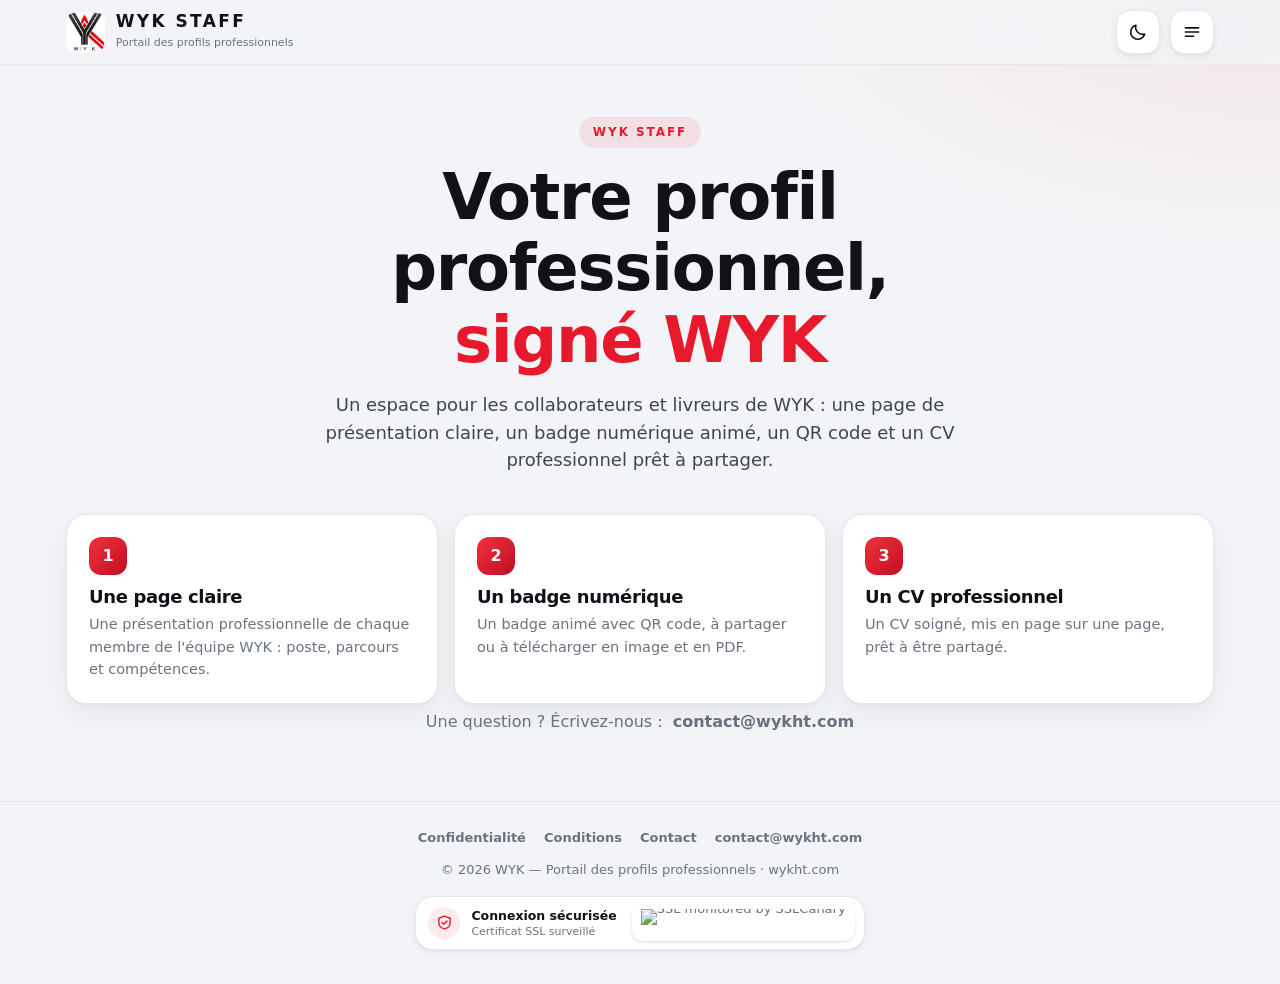
==== commit 89118dd5: "Add files via upload" ====
--- a/index.html
+++ b/index.html
@@ -1,8 +1,8 @@
 <!doctype html>
 <html lang="fr" data-theme="light"><head><meta charset="utf-8"><meta name="viewport" content="width=device-width,initial-scale=1,viewport-fit=cover">
 <meta http-equiv="Content-Security-Policy" content="default-src 'self'; script-src 'self' 'unsafe-inline' https://cdn.jsdelivr.net; style-src 'self' 'unsafe-inline' https://fonts.googleapis.com; font-src https://fonts.gstatic.com; img-src 'self' data: blob: https:; connect-src 'self' https://byrklytqoucdskzvcoau.supabase.co wss://byrklytqoucdskzvcoau.supabase.co; object-src 'none'; base-uri 'self'; form-action 'self'; frame-src 'none'"><meta name="referrer" content="strict-origin-when-cross-origin"><meta name="color-scheme" content="light dark">
-<title>WYK STAFF — Portail des profils professionnels</title><meta name="robots" content="noindex"><meta name="description" content="Espace des collaborateurs WYK : activez votre profil professionnel avec votre code d'invitation.">
-<link rel="icon" href="https://i.postimg.cc/150DzRjK/Logo-wyk-avec-fond-blanc.png">
+<title>WYK STAFF — Portail des profils professionnels</title><meta name="robots" content="noindex"><meta name="description" content="Espace des collaborateurs WYK : profils professionnels, badges numériques et CV.">
+<link rel="icon" href="/favicon.png">
 <link rel="preconnect" href="https://fonts.googleapis.com"><link rel="preconnect" href="https://fonts.gstatic.com" crossorigin>
 <link rel="stylesheet" href="https://fonts.googleapis.com/css2?family=Bricolage+Grotesque:opsz,wght@12..96,500;12..96,700;12..96,800&family=Inter:wght@400;500;600;700&family=Caveat:wght@600&display=swap">
 <link rel="stylesheet" href="/staff.css">
@@ -14,34 +14,27 @@
     <h1>Votre profil professionnel, <span class="red">signé WYK</span></h1>
     <p>Un espace pour les collaborateurs et livreurs de WYK : une page de présentation claire, un badge numérique animé, un QR code et un CV professionnel prêt à partager.</p>
   </section>
-  <div id="auth" class="gate">
-    <div class="msg" id="sx" style="display:none">Votre session a expiré par sécurité. Reconnectez-vous pour continuer.</div>
-    <section class="nm card"><h3 id="ic1"></h3>
-      <p class="mut small" style="margin-bottom:16px">Votre responsable WYK vous a remis un code ? Entrez-le pour créer votre profil.</p>
-      <form id="cf"><div class="field"><label for="code">Code d'invitation</label><input id="code" placeholder="WYK-XXXXXX" autocapitalize="characters" autocomplete="off" spellcheck="false" style="text-transform:uppercase;letter-spacing:.08em;font-weight:600" required></div>
-      <button class="btn pri" style="width:100%" id="cb"></button></form>
-    </section>
+  <div id="auth" class="gate" style="display:none"></div>
+  <div class="steps">
+    <div class="nm step"><h4>Une page claire</h4><p>Une présentation professionnelle de chaque membre de l'équipe WYK : poste, parcours et compétences.</p></div>
+    <div class="nm step"><h4>Un badge numérique</h4><p>Un badge animé avec QR code, à partager ou à télécharger en image et en PDF.</p></div>
+    <div class="nm step"><h4>Un CV professionnel</h4><p>Un CV soigné, mis en page sur une page, prêt à être partagé.</p></div>
   </div>
-  <div class="steps">
-    <div class="nm step"><h4>Recevez votre code</h4><p>L'administrateur WYK vous remet un code personnel, à usage unique, lié à votre poste.</p></div>
-    <div class="nm step"><h4>Créez votre profil</h4><p>Photo, parcours, compétences : vous complétez vos informations professionnelles.</p></div>
-    <div class="nm step"><h4>Partagez-le</h4><p>Lien, QR code, badge et CV : seules les informations autorisées par WYK sont visibles.</p></div>
-  </div>
+  <p class="info-mail mut"><span>Une question ? Écrivez-nous :</span><a href="mailto:contact@wykht.com"><b>contact@wykht.com</b></a></p>
 </div></main>
 <footer id="foot"></footer>
 <script src="https://cdn.jsdelivr.net/npm/@supabase/supabase-js@2.45.4/dist/umd/supabase.js"></script>
 <script src="/staff.js"></script>
 <script>
 (async function(){
-  document.getElementById('ic1').innerHTML=S.ic('key')+"J'ai un code";
-  document.getElementById('cb').innerHTML=S.ic('chev')+'Continuer';
-  if(S.q('session')==='expiree')document.getElementById('sx').style.display='block';
   var u=await S.shell('index');
   if(u){
-    document.getElementById('auth').innerHTML='<section class="nm card" style="text-align:center"><h3 style="justify-content:center">'+S.ic('user')+'Vous êtes connecté</h3><p class="mut" style="margin-bottom:18px">'+S.esc(u.email)+'</p><div style="display:flex;gap:12px;justify-content:center;flex-wrap:wrap"><a class="btn pri" href="/moi">'+S.ic('user')+'Mon profil</a>'+(S.admin?'<a class="btn" href="/admin">'+S.ic('grid')+'Espace administrateur</a>':'')+'</div></section>';
-    return;
+    var nm=S.me?S.me.full_name+' · '+S.me.employee_code:(S.isSyn(u.email)?'':u.email);
+    var h=document.getElementById('auth');h.style.display='';
+    h.innerHTML='<section class="nm card" style="text-align:center"><h3 style="justify-content:center">'+S.ic('user')+'Vous êtes connecté</h3><p class="mut" style="margin-bottom:18px">'+S.esc(nm)+'</p><div style="display:flex;gap:12px;justify-content:center;flex-wrap:wrap"><a class="btn pri" href="/moi">'+S.ic('user')+'Mon profil</a>'+(S.admin?'<a class="btn" href="/admin">'+S.ic('grid')+'Espace administrateur</a>':'')+'</div></section>';
+  }else if(S.q('session')==='expiree'){
+    var g=document.getElementById('auth');g.style.display='';g.innerHTML='<div class="msg">Votre session a expiré par sécurité.</div>';
   }
-  document.getElementById('cf').onsubmit=function(e){e.preventDefault();var c=document.getElementById('code').value.trim();if(c)location.href='/activer?code='+encodeURIComponent(c.toUpperCase())};
 })();
 </script>
 </body></html>
--- a/staff.css
+++ b/staff.css
@@ -261,12 +261,11 @@
 .bdg-pos{font-family:var(--fd);font-weight:800;font-size:2.1cqw;letter-spacing:.17em;text-transform:uppercase;line-height:1.32;max-width:44cqw;color:#0d0e11}
 .bdg-line{width:7.6cqw;height:.42cqw;background:#e8192c;margin:1.1cqw 0 1.2cqw;border-radius:9px}
 .bdg-desc{display:flex;gap:1.6cqw;align-items:flex-start;max-width:42cqw}
-.bdg-desc .ci{flex:none;width:5.6cqw;height:4.7cqw;color:#e8192c}.bdg-desc .ci svg{width:100%;height:100%;fill:none;stroke:currentColor;stroke-width:1.6;stroke-linecap:round;stroke-linejoin:round}
+.bdg-desc .ci{flex:none;width:5.6cqw;height:4.7cqw;color:#e8192c}.bdg-desc .ci svg{width:100%;height:100%;fill:none;stroke:currentColor;stroke-width:2;stroke-linecap:round;stroke-linejoin:round}
 .bdg-desc i{width:.14cqw;align-self:stretch;background:#e8192c;flex:none}
 .bdg-desc p{font-size:1.55cqw;line-height:1.36;color:#2a2d35;font-weight:500}
-.bdg-id{display:inline-flex;align-items:center;gap:1cqw;margin-top:1cqw;font-size:1.45cqw;font-weight:700;letter-spacing:.06em;color:#5b6070}
-.bdg-vf{display:inline-flex;align-items:center;gap:.8cqw;font-size:1.5cqw;font-weight:700;color:#15803d;background:rgba(22,163,74,.12);border:1px solid rgba(22,163,74,.5);border-radius:99px;padding:.35cqw 1.2cqw .35cqw .8cqw;margin-left:1.4cqw}
-.bdg-vf svg{width:1.9cqw;height:1.9cqw;fill:none;stroke:currentColor;stroke-width:2.2;stroke-linecap:round;stroke-linejoin:round}
+.bdg-lr{display:flex;align-items:center;gap:2cqw;margin:1.1cqw 0 1.2cqw}.bdg-lr .bdg-line{margin:0;flex:none}
+.bdg-id{display:inline-flex;align-items:center;gap:1cqw;font-size:1.6cqw;line-height:1;letter-spacing:.08em;color:#14161c;border:.16cqw solid #e8192c;border-radius:.8cqw;padding:.9cqw 1.4cqw}.bdg-id small{font-size:inherit;font-weight:800;color:#e8192c}.bdg-id b{font-weight:700}
 .bdg-art{position:absolute;right:0;top:0;bottom:0;width:42cqw;background:#0a0a0b;clip-path:polygon(19% 0,100% 0,100% 100%,0 100%);z-index:1;overflow:hidden}
 .bdg-art::before{content:"";position:absolute;inset:0;background:radial-gradient(70% 60% at 85% 10%,rgba(232,25,44,.45),transparent 65%),repeating-linear-gradient(118deg,rgba(255,255,255,.035) 0 .6cqw,transparent .6cqw 3cqw)}
 .bdg-art .b1{position:absolute;width:62cqw;height:6.6cqw;left:2cqw;top:-1cqw;transform:rotate(46deg);transform-origin:0 0;background:linear-gradient(90deg,#8a0a14,#e8192c 50%,#ff3a4a);box-shadow:0 0 3cqw rgba(232,25,44,.55);animation:bdgsl 6s ease-in-out infinite}
@@ -278,9 +277,9 @@
 .bdg-photo img{width:100%;height:100%;object-fit:cover}
 .bdg-photo svg.sil{width:100%;height:100%;display:block}
 @keyframes bdgglow{50%{box-shadow:0 1.6cqw 4cqw rgba(0,0,0,.45),0 0 0 .9cqw rgba(232,25,44,.3),0 0 4cqw rgba(232,25,44,.5)}}
-.bdg-qr{position:absolute;left:84.6cqw;top:17cqw;width:12.6cqw;height:12.6cqw;padding:.9cqw;background:#fff;border-radius:1.6cqw;z-index:3;border:.28cqw solid #e8192c;box-shadow:0 1cqw 3cqw rgba(0,0,0,.4);animation:bdgin .9s .55s var(--ease) both;cursor:pointer;transition:transform .25s}
+.bdg-qr{position:absolute;left:83.2cqw;top:30.25cqw;width:15cqw;height:15cqw;padding:1.1cqw;background:#fff;border-radius:1.6cqw;z-index:3;border:.28cqw solid #e8192c;box-shadow:0 1cqw 3cqw rgba(0,0,0,.4);animation:bdgin .9s .55s var(--ease) both;cursor:pointer;transition:transform .25s}
 .bdg-qr:hover{transform:scale(1.06)}.bdg-qr svg{width:100%;height:100%;display:block}
-.bdg-sig{position:absolute;left:71cqw;top:39.6cqw;z-index:3;font-family:'Caveat','Brush Script MT',cursive;font-weight:600;font-size:6cqw;line-height:1;color:#fff;transform:rotate(-9deg);text-shadow:0 .3cqw 1cqw rgba(0,0,0,.4);animation:bdgin 1s .8s var(--ease) both}
+.bdg-sig{position:absolute;left:64cqw;top:39.6cqw;z-index:3;font-family:'Caveat','Brush Script MT',cursive;font-weight:600;font-size:6cqw;line-height:1;color:#fff;transform:rotate(-9deg);text-shadow:0 .3cqw 1cqw rgba(0,0,0,.4);animation:bdgin 1s .8s var(--ease) both}
 .bdg-sig::after{content:"";position:absolute;left:-12%;right:-14%;bottom:-1.3cqw;height:.5cqw;border-radius:9px;background:linear-gradient(90deg,transparent,#e8192c 25%,#ff4a5a);transform:rotate(3deg)}
 .bdg-foot{position:absolute;left:0;right:0;bottom:0;height:9.6cqw;background:#0a0a0b;z-index:2;display:flex;align-items:center;padding:0 4cqw 0 3.6cqw;gap:2.4cqw}
 .bdg-foot .gl{width:5.2cqw;height:5.2cqw;color:#e8192c;flex:none;animation:bdgspin 14s linear infinite}.bdg-foot .gl svg{width:100%;height:100%;fill:none;stroke:currentColor;stroke-width:1.8;stroke-linecap:round}
@@ -297,23 +296,6 @@
 @keyframes bdgup{from{opacity:0;transform:translateY(2.4cqw)}to{opacity:1;transform:none}}
 .bdg-art{animation:bdgart .9s var(--ease) both}@keyframes bdgart{from{transform:translateX(40%)}to{transform:none}}
 /* version portrait (écrans étroits) */
-.bdg.nr{aspect-ratio:auto;border-radius:22px}
-.bdg.nr .bdg-in{position:relative;inset:auto;display:flex;flex-direction:column}
-.bdg.nr .bdg-art{position:relative;order:1;width:100%;height:82cqw;clip-path:none;right:auto}
-.bdg.nr .bdg-art .b1{width:120cqw;height:11cqw;left:18cqw;top:-8cqw}
-.bdg.nr .bdg-art .b2{height:6cqw;bottom:14cqw;right:-20cqw}.bdg.nr .bdg-art .b3{height:9cqw;bottom:2cqw;right:-26cqw}
-.bdg.nr .bdg-art .gy{width:50cqw;height:50cqw;top:14cqw;right:-8cqw}
-.bdg.nr .bdg-main{position:relative;order:2;width:100%;padding:6cqw 6cqw 5cqw;background:#fff;justify-content:flex-start}
-.bdg.nr .bdg-foot{position:relative;order:3;height:auto;padding:4cqw 6cqw;gap:3.4cqw}
-.bdg.nr .bdg-photo{left:50%;top:8cqw;width:48cqw;height:56cqw;transform:translateX(-50%);border-width:.9cqw;border-radius:5cqw;animation:bdgglow 3.2s 1.3s ease-in-out infinite}
-.bdg.nr .bdg-qr{left:auto;right:5cqw;top:58cqw;bottom:auto;width:22cqw;height:22cqw;padding:2cqw;border-radius:4cqw;border-width:.7cqw}
-.bdg.nr .bdg-sig{left:6cqw;top:62cqw;bottom:auto;font-size:15cqw}.bdg.nr .bdg-sig::after{height:1cqw;bottom:-2.4cqw}
-.bdg.nr .bdg-top{gap:4cqw;margin-bottom:4.4cqw}.bdg.nr .bdg-top img{height:21cqw}.bdg.nr .bdg-top i{width:.4cqw;height:15cqw}.bdg.nr .bdg-tag{font-size:5.6cqw;max-width:40cqw}
-.bdg.nr .bdg-name{font-size:var(--nzp,12.5cqw);margin-bottom:3cqw}
-.bdg.nr .bdg-pos{font-size:4.2cqw;max-width:none;letter-spacing:.14em}.bdg.nr .bdg-line{width:16cqw;height:.9cqw;margin:3.2cqw 0}
-.bdg.nr .bdg-desc{max-width:none;gap:3.4cqw}.bdg.nr .bdg-desc .ci{width:12cqw;height:10cqw}.bdg.nr .bdg-desc i{width:.35cqw}.bdg.nr .bdg-desc p{font-size:3.7cqw}
-.bdg.nr .bdg-id{font-size:3.5cqw;margin-top:3.2cqw}.bdg.nr .bdg-vf{font-size:3.4cqw;padding:.8cqw 2.6cqw .8cqw 1.8cqw;margin-left:3cqw;gap:1.6cqw}.bdg.nr .bdg-vf svg{width:4.2cqw;height:4.2cqw}
-.bdg.nr .bdg-foot .gl{width:10cqw;height:10cqw}.bdg.nr .bdg-foot b{font-size:5.4cqw}.bdg.nr .bdg-foot i{width:.3cqw;height:10cqw}.bdg.nr .bdg-foot span{font-size:2.9cqw;max-width:none}
 .bdg-actions{display:flex;gap:12px;flex-wrap:wrap;justify-content:center;margin-top:26px}
 .bdg-note{text-align:center;font-size:13px;color:var(--mut);margin-top:14px}
 .bdg-host{padding:8px 0}
@@ -415,7 +397,7 @@
   body.print-badge .bdg::after,body.print-badge .bdg-glare{display:none}
   body.print-badge .bdg-art,body.print-badge .bdg-photo.fx{transform:none!important}
   body.print-badge .bdg.nr .bdg-photo{transform:translateX(-50%)!important}
-  .cvp{width:210mm;min-height:297mm;margin:0 auto;background:#fff;color:#14161c;font-family:var(--fb);font-size:10pt;line-height:1.5;position:relative}
+  .cvp{width:210mm;height:297mm;overflow:hidden;margin:0 auto;background:#fff;color:#14161c;font-family:var(--fb);font-size:10pt;line-height:1.5;position:relative}
   .cvp-h{position:relative;height:56mm;background:#0b0b0c;color:#fff;padding:9mm 12mm;display:flex;gap:9mm;align-items:center;overflow:hidden}
   .cvp-h::before{content:"";position:absolute;inset:0;background:radial-gradient(80% 140% at 100% 0,rgba(232,25,44,.6),transparent 60%),linear-gradient(118deg,transparent 70%,rgba(232,25,44,.45) 70.4%,rgba(232,25,44,.1) 84%,transparent 84.4%)}
   .cvp-h>*{position:relative}
@@ -423,7 +405,7 @@
   .cvp-t{flex:1;min-width:0}.cvp-t h1{font-size:27pt;line-height:1;letter-spacing:-.02em;font-family:var(--fd)}.cvp-t h1 em{font-style:normal;color:#ff2d42}
   .cvp-t .r{font-size:13pt;margin:2mm 0 3mm;color:#eee}.cvp-t .v{display:inline-block;font-size:8.5pt;font-weight:700;color:#7ee2a0;border:.3mm solid #4ade80;border-radius:20mm;padding:.6mm 3.2mm}
   .cvp-lg{height:17mm;width:auto;align-self:flex-start;background:#fff;padding:1.4mm;border-radius:3mm}
-  .cvp-b{display:grid;grid-template-columns:62mm 1fr;min-height:200mm}
+  .cvp-b{display:grid;grid-template-columns:calc(62mm / var(--z,1)) 1fr;min-height:calc(200mm / var(--z,1));zoom:var(--z,1)}
   .cvp-l{background:#f3f4f7;padding:8mm 7mm 8mm 12mm;border-right:.3mm solid #e1e3e8}
   .cvp-r{padding:8mm 12mm 8mm 9mm}
   .cvp h2{font-family:var(--fd);font-size:10.5pt;text-transform:uppercase;letter-spacing:.14em;color:#e8192c;margin:0 0 2.4mm;padding-bottom:1.4mm;border-bottom:.35mm solid #e8192c;break-after:avoid}
@@ -438,3 +420,12 @@
   .cvp-f .q{width:15mm;height:15mm;background:#fff;border-radius:2mm;padding:1mm;flex:none}.cvp-f .q svg{width:100%;height:100%}
   .cvp-f b{color:#fff;display:block;font-size:9pt}.cvp-f .rt{margin-left:auto;text-align:right}
 }
+
+/* sélecteur d'icônes de poste (admin) */
+.ipick{display:flex;flex-wrap:wrap;gap:8px;width:100%}
+.ipk{min-width:54px;height:46px;padding:6px 8px;border-radius:12px;border:1px solid var(--line);background:var(--soft);color:var(--ink);display:grid;place-items:center;font-size:12px;font-weight:700;cursor:pointer;transition:.18s var(--ease)}
+.ipk .pic{width:36px;height:30px}
+.ipk:hover{border-color:color-mix(in srgb,var(--red) 45%,var(--line))}
+.ipk.on{border-color:var(--red);background:var(--red-s);color:var(--red);box-shadow:0 0 0 2px var(--red-s)}
+.pic{display:block}
+.info-mail{display:flex;gap:10px;align-items:center;justify-content:center;flex-wrap:wrap;margin-top:6px}
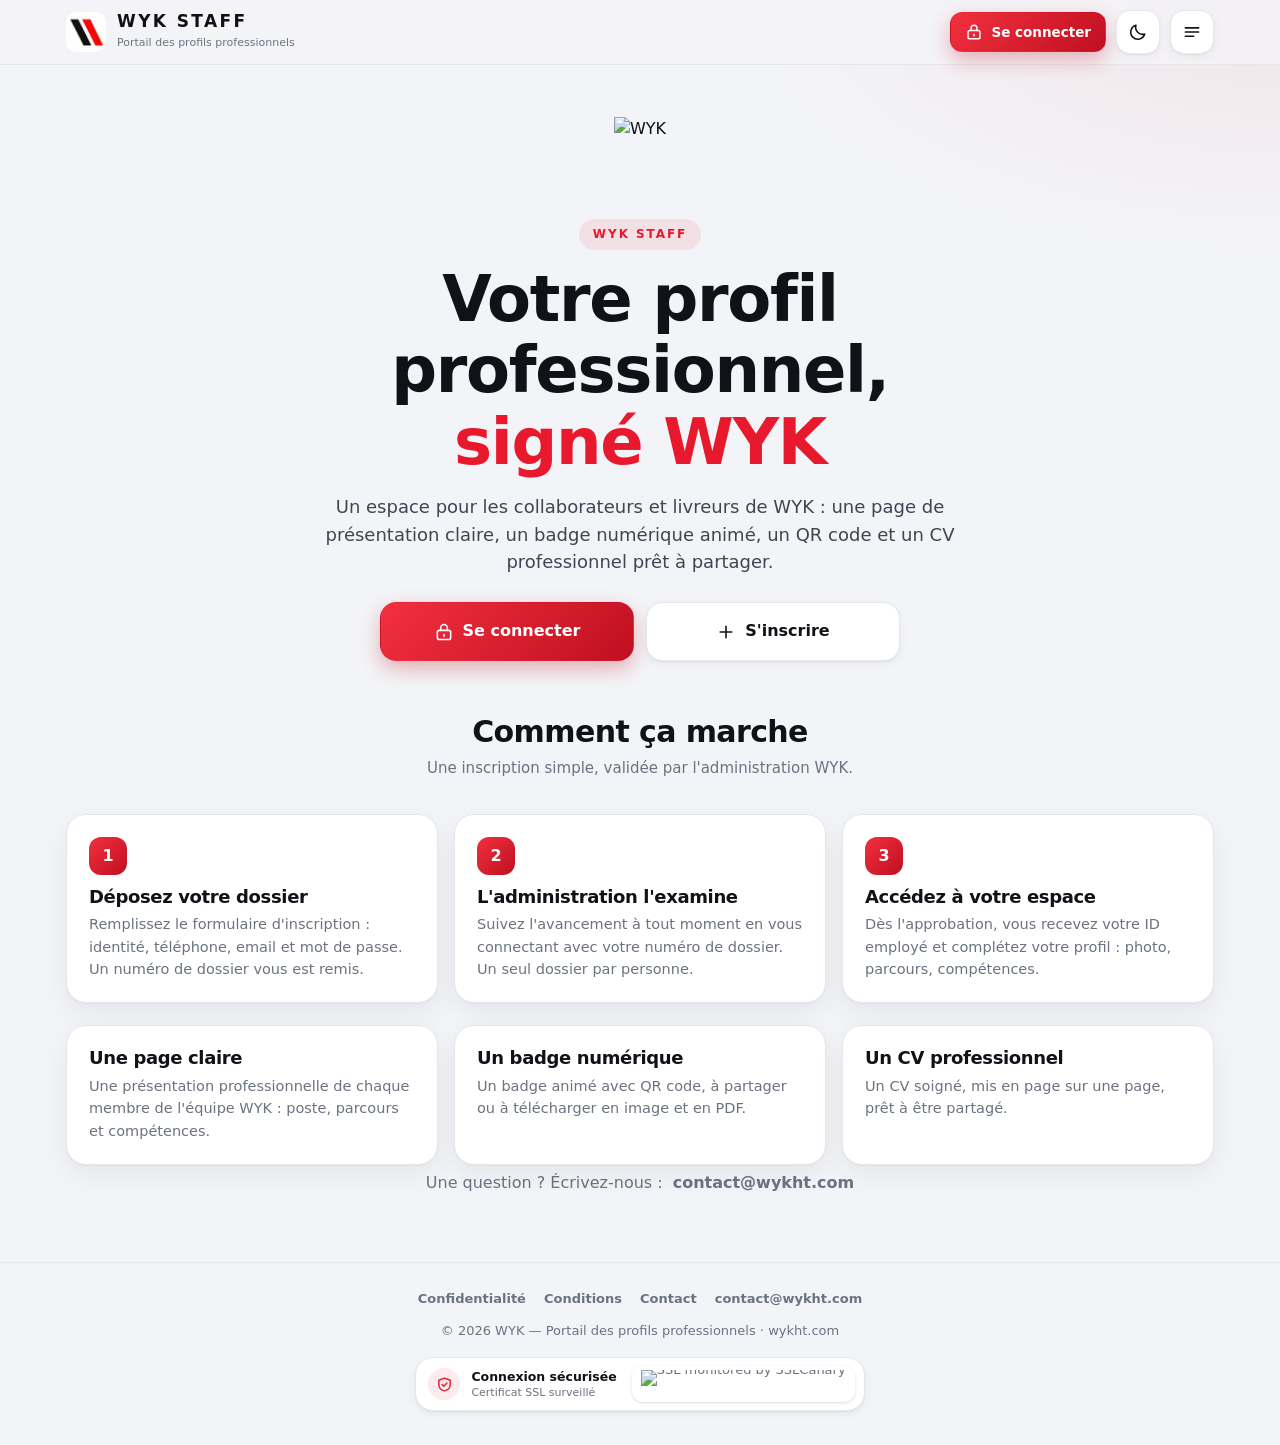
==== commit d31bf9c5: "Add files via upload" ====
--- a/index.html
+++ b/index.html
@@ -4,18 +4,30 @@
 <title>WYK STAFF — Portail des profils professionnels</title><meta name="robots" content="noindex"><meta name="description" content="Espace des collaborateurs WYK : profils professionnels, badges numériques et CV.">
 <link rel="icon" href="/favicon.png">
 <link rel="preconnect" href="https://fonts.googleapis.com"><link rel="preconnect" href="https://fonts.gstatic.com" crossorigin>
-<link rel="stylesheet" href="https://fonts.googleapis.com/css2?family=Bricolage+Grotesque:opsz,wght@12..96,500;12..96,700;12..96,800&family=Inter:wght@400;500;600;700&family=Caveat:wght@600&display=swap">
+<link rel="stylesheet" href="https://fonts.googleapis.com/css2?family=Bricolage+Grotesque:opsz,wght@12..96,500;12..96,700;12..96,800&family=Inter:wght@400;500;600;700&family=Montserrat:wght@400;500;600;700;800&family=Caveat:wght@600&display=swap">
 <link rel="stylesheet" href="/staff.css">
 </head><body>
 <header id="top"></header>
 <main><div class="wrap">
   <section class="hero">
+    <div class="hero-brand" id="hb"></div>
     <span class="eyebrow">WYK STAFF</span>
     <h1>Votre profil professionnel, <span class="red">signé WYK</span></h1>
     <p>Un espace pour les collaborateurs et livreurs de WYK : une page de présentation claire, un badge numérique animé, un QR code et un CV professionnel prêt à partager.</p>
+    <div class="cta" id="cta">
+      <a class="btn pri lg" href="/connexion" id="cta-login"></a>
+      <a class="btn lg" href="/inscription" id="cta-reg"></a>
+    </div>
   </section>
   <div id="auth" class="gate" style="display:none"></div>
+  <h2 class="sec-t">Comment ça marche</h2>
+  <p class="sec-s">Une inscription simple, validée par l'administration WYK.</p>
   <div class="steps">
+    <div class="nm step"><h4>Déposez votre dossier</h4><p>Remplissez le formulaire d'inscription : identité, téléphone, email et mot de passe. Un numéro de dossier vous est remis.</p></div>
+    <div class="nm step"><h4>L'administration l'examine</h4><p>Suivez l'avancement à tout moment en vous connectant avec votre numéro de dossier. Un seul dossier par personne.</p></div>
+    <div class="nm step"><h4>Accédez à votre espace</h4><p>Dès l'approbation, vous recevez votre ID employé et complétez votre profil : photo, parcours, compétences.</p></div>
+  </div>
+  <div class="steps feat">
     <div class="nm step"><h4>Une page claire</h4><p>Une présentation professionnelle de chaque membre de l'équipe WYK : poste, parcours et compétences.</p></div>
     <div class="nm step"><h4>Un badge numérique</h4><p>Un badge animé avec QR code, à partager ou à télécharger en image et en PDF.</p></div>
     <div class="nm step"><h4>Un CV professionnel</h4><p>Un CV soigné, mis en page sur une page, prêt à être partagé.</p></div>
@@ -28,12 +40,16 @@
 <script>
 (async function(){
   var u=await S.shell('index');
+  document.getElementById('hb').innerHTML=S.themed(S.WORD,S.WORD_D,'WYK');
+  document.getElementById('cta-login').innerHTML=S.ic('lock')+'Se connecter';
+  document.getElementById('cta-reg').innerHTML=S.ic('plus')+'S\'inscrire';
   if(u){
+    document.getElementById('cta').style.display='none';
     var nm=S.me?S.me.full_name+' · '+S.me.employee_code:(S.isSyn(u.email)?'':u.email);
     var h=document.getElementById('auth');h.style.display='';
     h.innerHTML='<section class="nm card" style="text-align:center"><h3 style="justify-content:center">'+S.ic('user')+'Vous êtes connecté</h3><p class="mut" style="margin-bottom:18px">'+S.esc(nm)+'</p><div style="display:flex;gap:12px;justify-content:center;flex-wrap:wrap"><a class="btn pri" href="/moi">'+S.ic('user')+'Mon profil</a>'+(S.admin?'<a class="btn" href="/admin">'+S.ic('grid')+'Espace administrateur</a>':'')+'</div></section>';
   }else if(S.q('session')==='expiree'){
-    var g=document.getElementById('auth');g.style.display='';g.innerHTML='<div class="msg">Votre session a expiré par sécurité.</div>';
+    var g=document.getElementById('auth');g.style.display='';g.innerHTML='<div class="msg">Votre session a expiré par sécurité. Reconnectez-vous avec le bouton ci-dessus.</div>';
   }
 })();
 </script>
--- a/staff.css
+++ b/staff.css
@@ -246,55 +246,39 @@
 .pf-foot{text-align:center;font-size:12.5px;color:var(--mut);margin-top:20px}
 .cvp{display:none}
 
-/* ================= BADGE (carte d'identité animée) ================= */
+/* ================= BADGE (reproduction fidèle de la maquette, repère 1536×865) ================= */
 .bdg-wrap{perspective:1200px;width:min(100%,920px);margin:0 auto;animation:bdgfloat 7s ease-in-out infinite}
 @keyframes bdgfloat{50%{transform:translateY(-6px)}}
-.bdg{position:relative;container-type:inline-size;aspect-ratio:16/9;border-radius:2.2cqw;border-radius:clamp(14px,2.2vw,22px);overflow:hidden;background:#fff;color:#101218;box-shadow:0 30px 70px -20px rgba(16,18,24,.45),0 8px 20px rgba(16,18,24,.12);transform:rotateX(var(--rx,0deg)) rotateY(var(--ry,0deg));transition:transform .25s ease-out;transform-style:preserve-3d;font-family:var(--fb);isolation:isolate}
+.bdg{position:relative;container-type:inline-size;aspect-ratio:1536/865;border-radius:clamp(14px,2vw,22px);overflow:hidden;background:#fff;color:#000;box-shadow:0 30px 70px -20px rgba(16,18,24,.45),0 8px 20px rgba(16,18,24,.12);transform:rotateX(var(--rx,0deg)) rotateY(var(--ry,0deg));transition:transform .25s ease-out;transform-style:preserve-3d;font-family:Montserrat,var(--fb),sans-serif;isolation:isolate}
 .bdg *{box-sizing:border-box}
-.bdg-in{position:absolute;inset:0;container-type:inline-size}
-.bdg-main{position:absolute;left:0;top:0;bottom:0;width:62cqw;padding:2.2cqw 0 9.6cqw 3.6cqw;display:flex;flex-direction:column;justify-content:center;z-index:2}
-.bdg-top{display:flex;align-items:center;gap:2.4cqw;margin-bottom:1.1cqw}
-.bdg-top img{height:11cqw;width:auto}.bdg-top i{width:.16cqw;height:8cqw;background:#e8192c;flex:none}
-.bdg-tag{font-family:var(--fd);font-weight:600;font-size:2.3cqw;line-height:1.15;color:#16181d;max-width:20cqw}
-.bdg-name{font-family:var(--fd);font-weight:800;line-height:.98;letter-spacing:-.035em;font-size:var(--nz,6cqw);margin-bottom:1cqw}
-.bdg-name span{display:block;color:#0d0e11;word-break:break-word}.bdg-name em{display:block;font-style:normal;color:#e8192c;word-break:break-word}
-.bdg-pos{font-family:var(--fd);font-weight:800;font-size:2.1cqw;letter-spacing:.17em;text-transform:uppercase;line-height:1.32;max-width:44cqw;color:#0d0e11}
-.bdg-line{width:7.6cqw;height:.42cqw;background:#e8192c;margin:1.1cqw 0 1.2cqw;border-radius:9px}
-.bdg-desc{display:flex;gap:1.6cqw;align-items:flex-start;max-width:42cqw}
-.bdg-desc .ci{flex:none;width:5.6cqw;height:4.7cqw;color:#e8192c}.bdg-desc .ci svg{width:100%;height:100%;fill:none;stroke:currentColor;stroke-width:2;stroke-linecap:round;stroke-linejoin:round}
-.bdg-desc i{width:.14cqw;align-self:stretch;background:#e8192c;flex:none}
-.bdg-desc p{font-size:1.55cqw;line-height:1.36;color:#2a2d35;font-weight:500}
-.bdg-lr{display:flex;align-items:center;gap:2cqw;margin:1.1cqw 0 1.2cqw}.bdg-lr .bdg-line{margin:0;flex:none}
-.bdg-id{display:inline-flex;align-items:center;gap:1cqw;font-size:1.6cqw;line-height:1;letter-spacing:.08em;color:#14161c;border:.16cqw solid #e8192c;border-radius:.8cqw;padding:.9cqw 1.4cqw}.bdg-id small{font-size:inherit;font-weight:800;color:#e8192c}.bdg-id b{font-weight:700}
-.bdg-art{position:absolute;right:0;top:0;bottom:0;width:42cqw;background:#0a0a0b;clip-path:polygon(19% 0,100% 0,100% 100%,0 100%);z-index:1;overflow:hidden}
-.bdg-art::before{content:"";position:absolute;inset:0;background:radial-gradient(70% 60% at 85% 10%,rgba(232,25,44,.45),transparent 65%),repeating-linear-gradient(118deg,rgba(255,255,255,.035) 0 .6cqw,transparent .6cqw 3cqw)}
-.bdg-art .b1{position:absolute;width:62cqw;height:6.6cqw;left:2cqw;top:-1cqw;transform:rotate(46deg);transform-origin:0 0;background:linear-gradient(90deg,#8a0a14,#e8192c 50%,#ff3a4a);box-shadow:0 0 3cqw rgba(232,25,44,.55);animation:bdgsl 6s ease-in-out infinite}
-.bdg-art .b2,.bdg-art .b3{position:absolute;height:3.2cqw;width:70cqw;transform:rotate(-46deg);transform-origin:100% 100%;right:-6cqw;background:linear-gradient(270deg,#ff1a2e,#a90c1b 70%,transparent)}
-.bdg-art .b2{bottom:11cqw;opacity:.95}.bdg-art .b3{bottom:4.5cqw;height:5.4cqw;opacity:.9;animation:bdgsl 7s ease-in-out infinite reverse}
-.bdg-art .gy{position:absolute;right:-4cqw;top:20cqw;width:26cqw;height:26cqw;opacity:.09;background:#fff;clip-path:polygon(0 0,28% 0,50% 40%,72% 0,100% 0,60% 62%,60% 100%,40% 100%,40% 62%)}
-@keyframes bdgsl{50%{filter:brightness(1.35)}}
-.bdg-photo{position:absolute;left:55.4cqw;top:9cqw;width:27cqw;height:30.6cqw;border-radius:2.1cqw;border:.38cqw solid #e8192c;background:#cfd1d6;overflow:hidden;z-index:3;box-shadow:0 1.6cqw 4cqw rgba(0,0,0,.45),0 0 0 .5cqw rgba(232,25,44,.18);animation:bdgin .9s .35s var(--ease) both,bdgglow 3.2s 1.3s ease-in-out infinite}
-.bdg-photo img{width:100%;height:100%;object-fit:cover}
-.bdg-photo svg.sil{width:100%;height:100%;display:block}
-@keyframes bdgglow{50%{box-shadow:0 1.6cqw 4cqw rgba(0,0,0,.45),0 0 0 .9cqw rgba(232,25,44,.3),0 0 4cqw rgba(232,25,44,.5)}}
-.bdg-qr{position:absolute;left:83.2cqw;top:30.25cqw;width:15cqw;height:15cqw;padding:1.1cqw;background:#fff;border-radius:1.6cqw;z-index:3;border:.28cqw solid #e8192c;box-shadow:0 1cqw 3cqw rgba(0,0,0,.4);animation:bdgin .9s .55s var(--ease) both;cursor:pointer;transition:transform .25s}
+.bdg-in{position:absolute;inset:0;container-type:inline-size;--u:calc(100cqw/1536)}
+.bdg-art{position:absolute;inset:0;width:100%;height:100%;display:block;z-index:0}
+.bdg-corner{position:absolute;left:calc(var(--u)*870);top:0;width:calc(var(--u)*666);height:100%;z-index:1;display:block;-webkit-mask-image:linear-gradient(90deg,transparent,#000 calc(var(--u)*60));mask-image:linear-gradient(90deg,transparent,#000 calc(var(--u)*60))}
+.bdg-logo{position:absolute;left:calc(var(--u)*62);top:calc(var(--u)*63);height:calc(var(--u)*220);width:auto;z-index:2}
+.bdg-tag{position:absolute;left:calc(var(--u)*421);top:calc(var(--u)*101);z-index:2;font-weight:500;font-size:calc(var(--u)*44);line-height:calc(var(--u)*48);color:#111;white-space:nowrap}
+.bdg-main{position:absolute;left:calc(var(--u)*62);top:calc(var(--u)*305);width:calc(var(--u)*700);z-index:2}
+.bdg-name{--nz:80}
+.bdg-name span,.bdg-name em{display:block;width:max-content;font-style:normal;font-weight:800;white-space:nowrap;letter-spacing:-.02em;font-size:calc(var(--u)*var(--nz));line-height:.9}
+.bdg-name span{color:#000}.bdg-name em{color:#f30707}
+.bdg-pos{margin-top:calc(var(--u)*5);max-width:calc(var(--u)*610);font-weight:600;font-size:calc(var(--u)*34);line-height:calc(var(--u)*42);letter-spacing:.13em;text-transform:uppercase;color:#000;display:-webkit-box;-webkit-line-clamp:2;-webkit-box-orient:vertical;overflow:hidden}
+.bdg-lr{display:flex;align-items:center;height:calc(var(--u)*44)}
+.bdg-line{width:calc(var(--u)*81);height:calc(var(--u)*5);background:#f30707;flex:none}
+.bdg-id{display:inline-flex;align-items:center;gap:calc(var(--u)*12);margin-left:calc(var(--u)*28);font-size:calc(var(--u)*22);line-height:1;letter-spacing:.08em;color:#111;border:calc(var(--u)*2.5) solid #f30707;border-radius:calc(var(--u)*12);padding:0 calc(var(--u)*20);height:calc(var(--u)*40)}
+.bdg-id small{font-size:inherit;font-weight:800;color:#f30707}.bdg-id b{font-weight:700}
+.bdg-desc{display:flex;align-items:flex-start;margin-left:calc(var(--u)*-11.6);height:calc(var(--u)*85)}
+.bdg-desc .ci{flex:none;width:calc(var(--u)*102.2);height:calc(var(--u)*85.2);color:#f30707}.bdg-desc .ci svg{width:100%;height:100%;fill:none;stroke:currentColor;stroke-width:2;stroke-linecap:round;stroke-linejoin:round}
+.bdg-desc i{flex:none;width:calc(var(--u)*4);height:calc(var(--u)*66);margin:calc(var(--u)*7) calc(var(--u)*27) 0 calc(var(--u)*17.4);background:#f30707}
+.bdg-desc p{margin:calc(var(--u)*5) 0 0;max-width:calc(var(--u)*570);font-weight:400;font-size:calc(var(--u)*22);line-height:calc(var(--u)*30);color:#111;display:-webkit-box;-webkit-line-clamp:2;-webkit-box-orient:vertical;overflow:hidden}
+.bdg-photo{position:absolute;left:calc(var(--u)*825);top:calc(var(--u)*140);width:calc(var(--u)*452);height:calc(var(--u)*491);padding:calc(var(--u)*9);border:calc(var(--u)*5) solid #d10c0c;border-radius:calc(var(--u)*3);background:#fff;overflow:hidden;z-index:3}
+.bdg-photo img,.bdg-photo svg.sil{width:100%;height:100%;display:block;object-fit:cover}
+.bdg-qr{position:absolute;left:calc(var(--u)*1300);top:calc(var(--u)*352);width:calc(var(--u)*210);height:calc(var(--u)*210);padding:calc(var(--u)*16);background:#fff;border-radius:calc(var(--u)*15);z-index:3;border:calc(var(--u)*3) solid #f30707;box-shadow:0 calc(var(--u)*8) calc(var(--u)*26) rgba(0,0,0,.45);cursor:pointer;transition:transform .25s}
 .bdg-qr:hover{transform:scale(1.06)}.bdg-qr svg{width:100%;height:100%;display:block}
-.bdg-sig{position:absolute;left:64cqw;top:39.6cqw;z-index:3;font-family:'Caveat','Brush Script MT',cursive;font-weight:600;font-size:6cqw;line-height:1;color:#fff;transform:rotate(-9deg);text-shadow:0 .3cqw 1cqw rgba(0,0,0,.4);animation:bdgin 1s .8s var(--ease) both}
-.bdg-sig::after{content:"";position:absolute;left:-12%;right:-14%;bottom:-1.3cqw;height:.5cqw;border-radius:9px;background:linear-gradient(90deg,transparent,#e8192c 25%,#ff4a5a);transform:rotate(3deg)}
-.bdg-foot{position:absolute;left:0;right:0;bottom:0;height:9.6cqw;background:#0a0a0b;z-index:2;display:flex;align-items:center;padding:0 4cqw 0 3.6cqw;gap:2.4cqw}
-.bdg-foot .gl{width:5.2cqw;height:5.2cqw;color:#e8192c;flex:none;animation:bdgspin 14s linear infinite}.bdg-foot .gl svg{width:100%;height:100%;fill:none;stroke:currentColor;stroke-width:1.8;stroke-linecap:round}
-@keyframes bdgspin{to{transform:rotate(360deg)}}
-.bdg-foot b{font-family:var(--fd);font-size:2.7cqw;color:#fff;font-weight:600;letter-spacing:-.01em}
-.bdg-foot i{width:.16cqw;height:5.6cqw;background:rgba(255,255,255,.7);flex:none}
-.bdg-foot span{font-size:1.5cqw;letter-spacing:.2em;text-transform:uppercase;color:#d8d9de;line-height:1.55;max-width:34cqw}
+.bdg-foot b{position:absolute;left:calc(var(--u)*155);top:calc(var(--u)*777.5);z-index:3;font-weight:600;font-size:calc(var(--u)*32);line-height:calc(var(--u)*40);letter-spacing:-.01em;color:#fff;white-space:nowrap}
+.bdg-foot span{position:absolute;left:calc(var(--u)*435);top:calc(var(--u)*765.6);z-index:3;font-weight:500;font-size:calc(var(--u)*20);line-height:calc(var(--u)*25.5);letter-spacing:.09em;text-transform:uppercase;color:#e4e4e8;white-space:nowrap}
 .bdg::after{content:"";position:absolute;inset:0;z-index:6;pointer-events:none;background:linear-gradient(105deg,transparent 38%,rgba(255,255,255,.5) 50%,transparent 62%);mix-blend-mode:soft-light;transform:translateX(-130%);animation:bdgshine 6s 1.4s ease-in-out infinite}
 @keyframes bdgshine{0%,55%{transform:translateX(-130%)}100%{transform:translateX(130%)}}
 .bdg-glare{position:absolute;inset:0;z-index:7;pointer-events:none;opacity:0;transition:opacity .3s;background:radial-gradient(circle at var(--gx,50%) var(--gy,50%),rgba(255,255,255,.38),transparent 45%);mix-blend-mode:soft-light}
 .bdg:hover .bdg-glare{opacity:1}
-@keyframes bdgin{from{opacity:0;transform:translateY(2cqw) scale(.94)}to{opacity:1;transform:none}}
-.bdg-main>*{animation:bdgup .8s var(--ease) both}.bdg-main>*:nth-child(2){animation-delay:.1s}.bdg-main>*:nth-child(3){animation-delay:.2s}.bdg-main>*:nth-child(4){animation-delay:.3s}.bdg-main>*:nth-child(5){animation-delay:.4s}.bdg-main>*:nth-child(6){animation-delay:.5s}
-@keyframes bdgup{from{opacity:0;transform:translateY(2.4cqw)}to{opacity:1;transform:none}}
-.bdg-art{animation:bdgart .9s var(--ease) both}@keyframes bdgart{from{transform:translateX(40%)}to{transform:none}}
 /* version portrait (écrans étroits) */
 .bdg-actions{display:flex;gap:12px;flex-wrap:wrap;justify-content:center;margin-top:26px}
 .bdg-note{text-align:center;font-size:13px;color:var(--mut);margin-top:14px}
@@ -378,6 +362,110 @@
 }
 @media(max-width:360px){.cv-id{grid-template-columns:1fr}.cv-photo{max-width:150px}.cv-two{grid-template-columns:1fr}}
 @media(prefers-reduced-motion:reduce){*,*::before,*::after{transition:none!important;animation:none!important;scroll-behavior:auto!important}.bdg-main>*,.bdg-art,.bdg-photo,.bdg-qr,.bdg-sig{opacity:1!important;transform:none!important}.bdg-photo{transform:none!important}.bdg.nr .bdg-photo{transform:translateX(-50%)!important}}
+
+
+/* ================= PAGES D'INFORMATION — RESPONSIVE AVANCÉ (v3.11) ================= */
+/* Base : le texte ne déborde jamais (emails, URLs, mots longs) */
+.doc,.doc-body,.doc-hero,.prose,.call>div,.pc,.flow>div{min-width:0}
+.prose,.doc-hero,.pc,.flow,.call{overflow-wrap:anywhere;word-break:normal;hyphens:auto;-webkit-hyphens:auto}
+.prose a,.doc-hero a{overflow-wrap:anywhere}
+.prose{max-width:74ch}.doc-grid.one .prose{max-width:none}
+.prose img,.prose table{max-width:100%}
+.doc-hero h1{text-wrap:balance;overflow-wrap:break-word}
+.doc-hero p,.prose p,.prose li{text-wrap:pretty}
+.prose li{padding-left:2px}
+.prose h2{text-wrap:balance}
+.prose h2 .n{min-width:28px;text-align:center}
+.doc-nav{scroll-snap-type:x proximity;-webkit-overflow-scrolling:touch;overscroll-behavior-x:contain;mask-image:linear-gradient(90deg,transparent 0,#000 14px,#000 calc(100% - 22px),transparent 100%);-webkit-mask-image:linear-gradient(90deg,transparent 0,#000 14px,#000 calc(100% - 22px),transparent 100%);padding-inline:14px}
+.doc-nav a{scroll-snap-align:center;min-height:42px;display:inline-flex;align-items:center}
+.toc a.on{background:var(--red-s);color:var(--red)}
+.toc a.on span{color:var(--red)}
+.tbl{-webkit-overflow-scrolling:touch}
+.call .ic{flex:none}
+.pc a.btn,.call .btn{max-width:100%}
+.pc a.btn{white-space:normal;text-align:center}
+.doc-hero .meta span{min-width:0;overflow-wrap:anywhere}
+
+/* Très grands écrans */
+@media(min-width:1280px){
+  .doc{max-width:1120px}
+  .doc-grid{grid-template-columns:270px minmax(0,1fr);gap:28px}
+  .prose p,.prose li{font-size:16px}
+}
+/* Petits laptops / tablettes paysage */
+@media(max-width:1100px) and (min-width:981px){.doc-grid{grid-template-columns:215px minmax(0,1fr);gap:18px}.toc a{font-size:13.5px}}
+
+/* Tablette & mobile : sommaire en bande horizontale collante */
+@media(max-width:980px){
+  .doc-grid{display:block}
+  .toc{position:sticky;top:62px;z-index:20;display:flex;gap:8px;align-items:center;overflow-x:auto;padding:10px 12px;margin:0 0 16px;border-radius:16px;scrollbar-width:none;-webkit-overflow-scrolling:touch;scroll-snap-type:x proximity}
+  .toc::-webkit-scrollbar{display:none}
+  .toc b{flex:none;margin:0 4px 0 0;white-space:nowrap}
+  .toc a{flex:none;white-space:nowrap;align-items:center;border:1px solid var(--line);background:var(--soft);padding:8px 13px 8px 9px;border-radius:99px;scroll-snap-align:center;min-height:40px}
+  .toc a span{min-width:0;display:grid;place-items:center;width:22px;height:22px;border-radius:50%;background:var(--red-s);font-size:12px}
+  .toc a.on{background:linear-gradient(135deg,#f3303f,var(--red-d));color:#fff;border-color:transparent}
+  .toc a.on span{background:rgba(255,255,255,.25);color:#fff}
+  .doc-nav{margin-inline:-16px;padding-inline:16px}
+  .prose{max-width:none}
+  .prose h2{scroll-margin-top:130px}
+  .doc-grid.one .prose h2{scroll-margin-top:90px}
+}
+
+/* Mobile large */
+@media(max-width:700px){
+  main{padding:14px 0 40px}
+  .doc-hero{padding:24px 20px 22px;border-radius:22px;margin-bottom:16px}
+  .doc-hero h1{max-width:none;font-size:clamp(27px,8.4vw,36px);line-height:1.08}
+  .doc-hero p{font-size:15px;line-height:1.6}
+  .doc-hero .eyebrow{font-size:11px;letter-spacing:.13em;padding:5px 12px;margin-bottom:12px}
+  .doc-hero .meta{flex-direction:column;gap:8px;margin-top:16px;padding-top:14px;border-top:1px solid rgba(255,255,255,.12)}
+  .doc-body{padding:20px 16px;border-radius:18px}
+  .prose h2{font-size:21px;margin:28px 0 10px;padding-top:0}
+  .prose p,.prose li{font-size:15px;line-height:1.68}
+  .prose ul,.prose ol{padding-left:19px}
+  .call{padding:14px;gap:11px;border-radius:14px}
+  .call .ic{width:22px;height:22px}
+  .pgrid{grid-template-columns:1fr;gap:12px}
+  .pc{padding:16px;border-radius:16px}
+  .pc a.btn,.doc-body>p>.btn,.prose .btn{width:100%}
+  .flow>div{padding:13px 14px 13px 56px}
+  .flow>div::before{left:12px;width:32px;height:32px;border-radius:10px}
+  .flow b{font-size:15.5px}
+
+  /* Tableaux → cartes empilées, plus de défilement horizontal */
+  .tbl{overflow:visible;border:0;border-radius:0;margin:12px 0 16px}
+  .tbl table,.tbl thead,.tbl tbody,.tbl tr,.tbl td{display:block;min-width:0;width:100%}
+  .tbl table{min-width:0}
+  .tbl thead{position:absolute;width:1px;height:1px;overflow:hidden;clip:rect(0 0 0 0);clip-path:inset(50%);white-space:nowrap}
+  .tbl tbody{display:grid;gap:12px}
+  .tbl tr{border:1px solid var(--line);border-radius:16px;background:var(--soft);overflow:hidden}
+  .tbl td{border-top:1px solid var(--line);padding:10px 14px 11px;font-size:14px;white-space:normal;overflow-wrap:anywhere}
+  .tbl td:first-child{border-top:0;white-space:normal;font-family:var(--fd);font-size:16px;color:var(--ink);background:var(--card);padding:12px 14px}
+  .tbl td[data-label]::before{content:attr(data-label);display:block;font-size:10.5px;font-weight:700;letter-spacing:.1em;text-transform:uppercase;color:var(--mut);margin-bottom:3px}
+  .tbl td:first-child::before{display:none}
+}
+
+/* Petit mobile */
+@media(max-width:400px){
+  .wrap{padding:0 max(14px,env(safe-area-inset-left))}
+  .doc-nav{margin-inline:-14px;padding-inline:14px}
+  .doc-nav a{padding:8px 13px;font-size:13.5px}
+  .doc-hero{padding:22px 16px 20px;border-radius:20px}
+  .doc-body{padding:18px 14px}
+  .prose h2{font-size:19.5px}
+  .prose h2 .n{font-size:.6em;padding:2px 8px}
+  .toc a{font-size:13px;padding:7px 11px 7px 8px}
+  .call{flex-direction:column;gap:8px}
+}
+@media(max-width:340px){.doc-hero h1{font-size:25px}.prose p,.prose li{font-size:14.5px}.doc-nav a{font-size:13px;padding:7px 11px}}
+
+/* Paysage téléphone : on libère la hauteur */
+@media(max-height:480px) and (orientation:landscape){
+  .toc{position:static}.doc-hero{padding:20px 24px}.doc-hero h1{font-size:28px}
+}
+
+/* Écrans tactiles : pas d'effet de survol « collant » */
+@media(hover:none){.pc:hover{transform:none;border-color:var(--line)}.btn:hover{transform:none}}
 
 /* ================= IMPRESSION ================= */
 @page{size:A4;margin:0}
@@ -429,3 +517,91 @@
 .ipk.on{border-color:var(--red);background:var(--red-s);color:var(--red);box-shadow:0 0 0 2px var(--red-s)}
 .pic{display:block}
 .info-mail{display:flex;gap:10px;align-items:center;justify-content:center;flex-wrap:wrap;margin-top:6px}
+
+
+/* ---- cohérence du thème : en-tête, menu burger, préférences, pied et surfaces ---- */
+:root{--surface-2:#f8f9fb;--glass:rgba(255,255,255,.82);--glass-brd:rgba(16,18,24,.12);--drawer-bg:#fff;--drawer-ink:#101218;--drawer-muted:#6b7280;--drawer-line:#e5e7ec;--drawer-soft:#f3f4f7;--drawer-hover:rgba(16,18,24,.05)}
+:root[data-theme="dark"]{--surface-2:#17181c;--glass:rgba(16,17,19,.82);--glass-brd:rgba(255,255,255,.13);--drawer-bg:#101113;--drawer-ink:#f4f4f5;--drawer-muted:#9a9ca6;--drawer-line:rgba(255,255,255,.1);--drawer-soft:#16171a;--drawer-hover:rgba(255,255,255,.07)}
+.drawer{background:var(--drawer-bg);color:var(--drawer-ink);border-color:var(--drawer-line);box-shadow:var(--sh)}
+.drawer::before{background:radial-gradient(80% 40% at 100% 0,color-mix(in srgb,var(--red) 18%,transparent),transparent 70%),linear-gradient(118deg,transparent 78%,color-mix(in srgb,var(--red) 8%,transparent) 78.4%,transparent 92%)}
+.dh img{background:var(--drawer-soft)}.dh span,.dme small,.dfoot{color:var(--drawer-muted)}
+.dh .x{color:var(--drawer-ink);background:var(--drawer-hover)}.dscroll{scrollbar-color:var(--line) transparent}
+.dme{background:var(--drawer-soft);border-color:var(--drawer-line)}.dg{color:var(--mut)}
+.dl a:hover,.dl button:hover{background:var(--drawer-hover)}.dl .ico{background:var(--drawer-soft)}.dl .sub{color:var(--mut)}
+.dl a.act{background:var(--red-s)}.dfoot{border-top-color:var(--drawer-line)}
+.top{background:color-mix(in srgb,var(--bg) 84%,transparent);color:var(--ink)}.top .ib{color:var(--ink)}.foot{background:transparent;color:var(--mut)}
+:root[data-theme="light"] .drawer .dl .tgl{background:var(--line)}:root[data-theme="light"] .drawer .dl .tgl::after{transform:translateX(0)}
+:root[data-theme="dark"] .drawer .dl .tgl{background:var(--red)}:root[data-theme="dark"] .drawer .dl .tgl::after{transform:translateX(18px)}
+html{color-scheme:light}html[data-theme="dark"]{color-scheme:dark}
+@media(prefers-reduced-motion:reduce){html{scroll-behavior:auto}*,*::before,*::after{animation-duration:.01ms!important;animation-iteration-count:1!important;transition-duration:.01ms!important;scroll-behavior:auto!important}}
+
+/* Email dans le menu */
+.dfoot .dmail{display:inline-block;margin-bottom:6px;font-weight:600;font-size:13px;color:#ff5b6a;text-decoration:none}
+.dfoot .dmail:hover{text-decoration:underline}
+
+
+/* ===== v5 : logos selon le thème, accueil, inscription, suivi de dossier, sécurité admin ===== */
+.lg-d{display:none!important}
+:root[data-theme="dark"] .lg-l{display:none!important}
+:root[data-theme="dark"] .lg-d{display:block!important}
+.brand img{object-fit:contain}
+.hero-brand{display:flex;justify-content:center;margin:0 auto 18px}
+.hero-brand img{height:clamp(54px,11vw,84px);width:auto;max-width:78vw;object-fit:contain}
+.hd-login{gap:8px;padding:9px 16px;flex:none}
+.hd-login .ic{width:18px;height:18px}
+.cta{display:flex;gap:12px;justify-content:center;flex-wrap:wrap;margin:26px auto 4px;max-width:520px}
+.cta .btn{flex:1 1 200px}
+.btn.lg{padding:16px 26px;font-size:16px;min-height:56px;border-radius:16px}
+.sec-t{text-align:center;font-size:clamp(22px,3.6vw,30px);margin:44px 0 0}
+.sec-s{text-align:center;color:var(--mut);max-width:52ch;margin:8px auto 0;font-size:15px}
+.steps.feat .step::before{display:none}
+.steps.feat{margin-top:22px}
+@media(max-width:860px){.steps{grid-template-columns:1fr}}
+@media(max-width:430px){.hd-login span{display:none}.hd-login{width:44px;padding:0;border-radius:14px}}
+
+/* parcours d'inscription */
+.rg-wrap{max-width:620px}
+.rg-lead{color:var(--t2);font-size:15px;margin:-4px 0 18px;line-height:1.55}
+.rg-box{padding:15px 16px;border-radius:14px;background:var(--soft);border:1px solid var(--line);font-size:14px;line-height:1.55;color:var(--t2);margin:0 0 18px}
+.rg-box b{color:var(--ink)}
+.rg-sum{display:grid;gap:0;border:1px solid var(--line);border-radius:14px;overflow:hidden;margin-bottom:18px}
+.rg-sum>div{display:flex;justify-content:space-between;gap:14px;padding:11px 14px;font-size:14px;border-bottom:1px solid var(--line)}
+.rg-sum>div:last-child{border-bottom:0}.rg-sum small{color:var(--mut);flex:none}.rg-sum span{text-align:right;word-break:break-word;font-weight:600}
+.rg-pw{font-family:ui-monospace,Menlo,Consolas,monospace;font-size:20px;letter-spacing:.08em;word-break:break-all}
+.rg-warn{padding:14px 16px;border-radius:14px;background:rgba(217,119,6,.13);color:var(--warn);font-size:14px;line-height:1.5;margin-bottom:16px;font-weight:500}
+:root[data-theme="dark"] .rg-warn{color:#fbbf24}
+.rg-ref{font-family:ui-monospace,Menlo,Consolas,monospace;font-size:clamp(26px,7vw,36px);font-weight:700;letter-spacing:.1em;text-align:center;padding:18px;border-radius:16px;background:var(--soft);border:1.5px dashed var(--red);margin:14px 0}
+.rg-acts{display:flex;gap:10px;flex-wrap:wrap;margin-top:6px}.rg-acts .btn{flex:1 1 180px}
+
+/* ligne de temps du dossier */
+.tl2{position:relative;display:grid;gap:0;margin:6px 0 18px}
+.tl2>div{position:relative;display:flex;gap:14px;padding-bottom:20px}
+.tl2>div:last-child{padding-bottom:0}
+.tl2>div::before{content:"";position:absolute;left:15px;top:32px;bottom:0;width:2px;background:var(--line)}
+.tl2>div:last-child::before{display:none}
+.tl2 .dt{width:32px;height:32px;border-radius:50%;flex:none;display:grid;place-items:center;background:var(--soft);border:2px solid var(--line);color:var(--mut);z-index:1}
+.tl2 .dt .ic{width:16px;height:16px}
+.tl2 .on .dt{background:var(--ok);border-color:var(--ok);color:#fff}
+.tl2 .cur .dt{background:var(--card);border-color:var(--red);color:var(--red);box-shadow:0 0 0 5px var(--red-s);animation:rgpulse 2s infinite}
+.tl2 b{display:block;font-size:15px}.tl2 span.s{font-size:13px;color:var(--mut)}
+@keyframes rgpulse{50%{box-shadow:0 0 0 9px transparent}}
+.dos-list{margin:0 0 18px;padding-left:18px;color:var(--t2);font-size:14.5px;line-height:1.6}.dos-list li{margin-bottom:6px}
+
+/* administration : inscriptions et sécurité */
+.side button{position:relative}
+.cnt{margin-left:auto;min-width:22px;height:22px;padding:0 7px;border-radius:99px;background:var(--red);color:#fff;font-size:12px;display:grid;place-items:center;font-weight:700}
+.side button.on .cnt{background:#fff;color:var(--red)}
+.flags{display:flex;gap:6px;flex-wrap:wrap;margin-top:6px}
+.flag{font-size:11.5px;font-weight:600;padding:3px 9px;border-radius:99px;background:var(--soft);border:1px solid var(--line);color:var(--mut)}
+.flag.bad{background:rgba(220,38,38,.12);color:var(--bad);border-color:transparent}
+.flag.warn{background:rgba(217,119,6,.14);color:var(--warn);border-color:transparent}
+.pill.success{color:var(--ok);background:var(--ok-s)}.pill.fail{color:var(--bad);background:rgba(220,38,38,.12)}
+.pill.blocked{color:var(--warn);background:rgba(217,119,6,.14)}.pill.cleared{color:var(--mut)}
+.pill.submitted{color:#2563eb;background:rgba(37,99,235,.12)}.pill.approved{color:var(--ok);background:var(--ok-s)}.pill.rejected{color:var(--bad);background:rgba(220,38,38,.12)}
+.li.lg{padding:11px 14px;gap:12px;cursor:pointer}.li.lg:hover{border-color:color-mix(in srgb,var(--red) 35%,var(--line))}
+.li.lg .info{min-width:150px}.li.lg .info b{font-size:15px}
+.kv{display:grid;gap:0;border:1px solid var(--line);border-radius:14px;overflow:hidden;margin:12px 0}
+.kv>div{display:grid;grid-template-columns:150px 1fr;gap:12px;padding:9px 13px;border-bottom:1px solid var(--line);font-size:13.5px}
+.kv>div:last-child{border-bottom:0}.kv small{color:var(--mut);font-weight:600}.kv span{word-break:break-word;font-family:ui-monospace,Menlo,Consolas,monospace;font-size:12.5px}
+@media(max-width:520px){.kv>div{grid-template-columns:1fr;gap:2px}}
+.seg{display:flex;gap:8px;margin-bottom:16px;flex-wrap:wrap}
